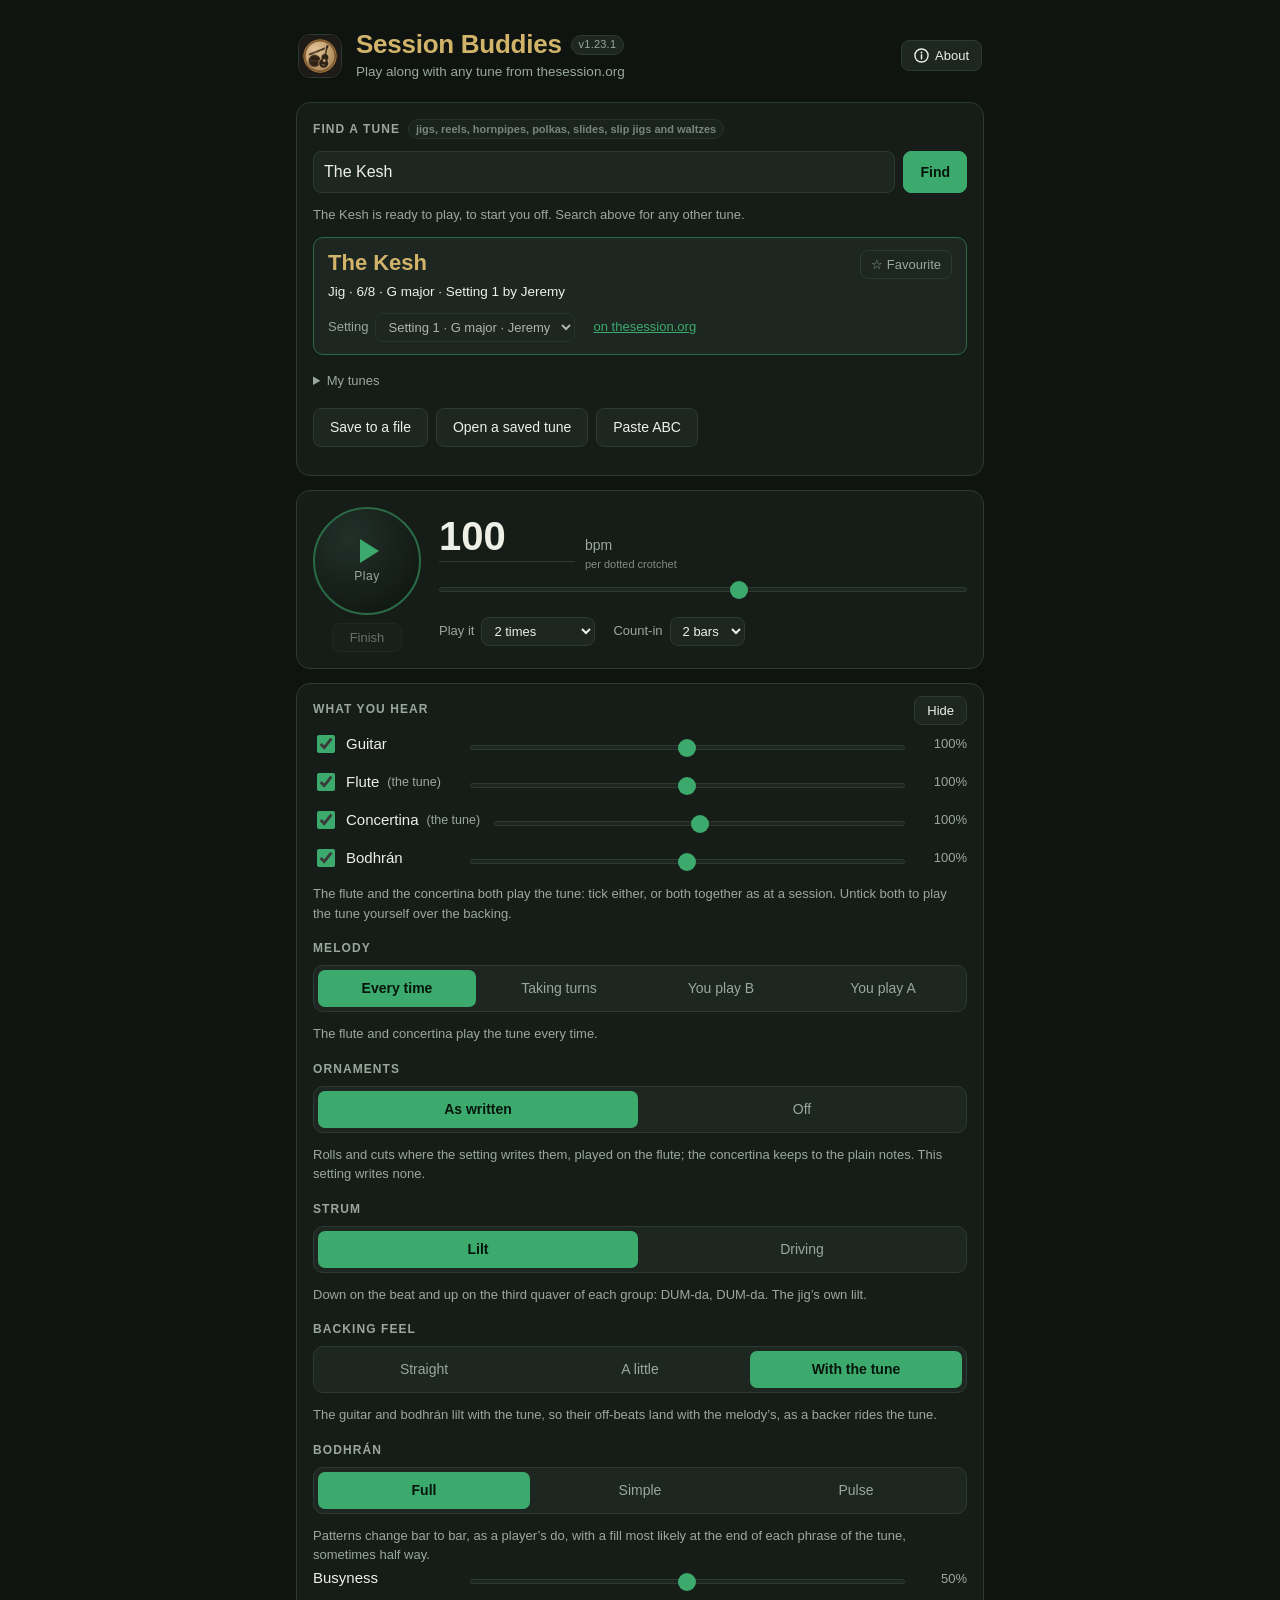
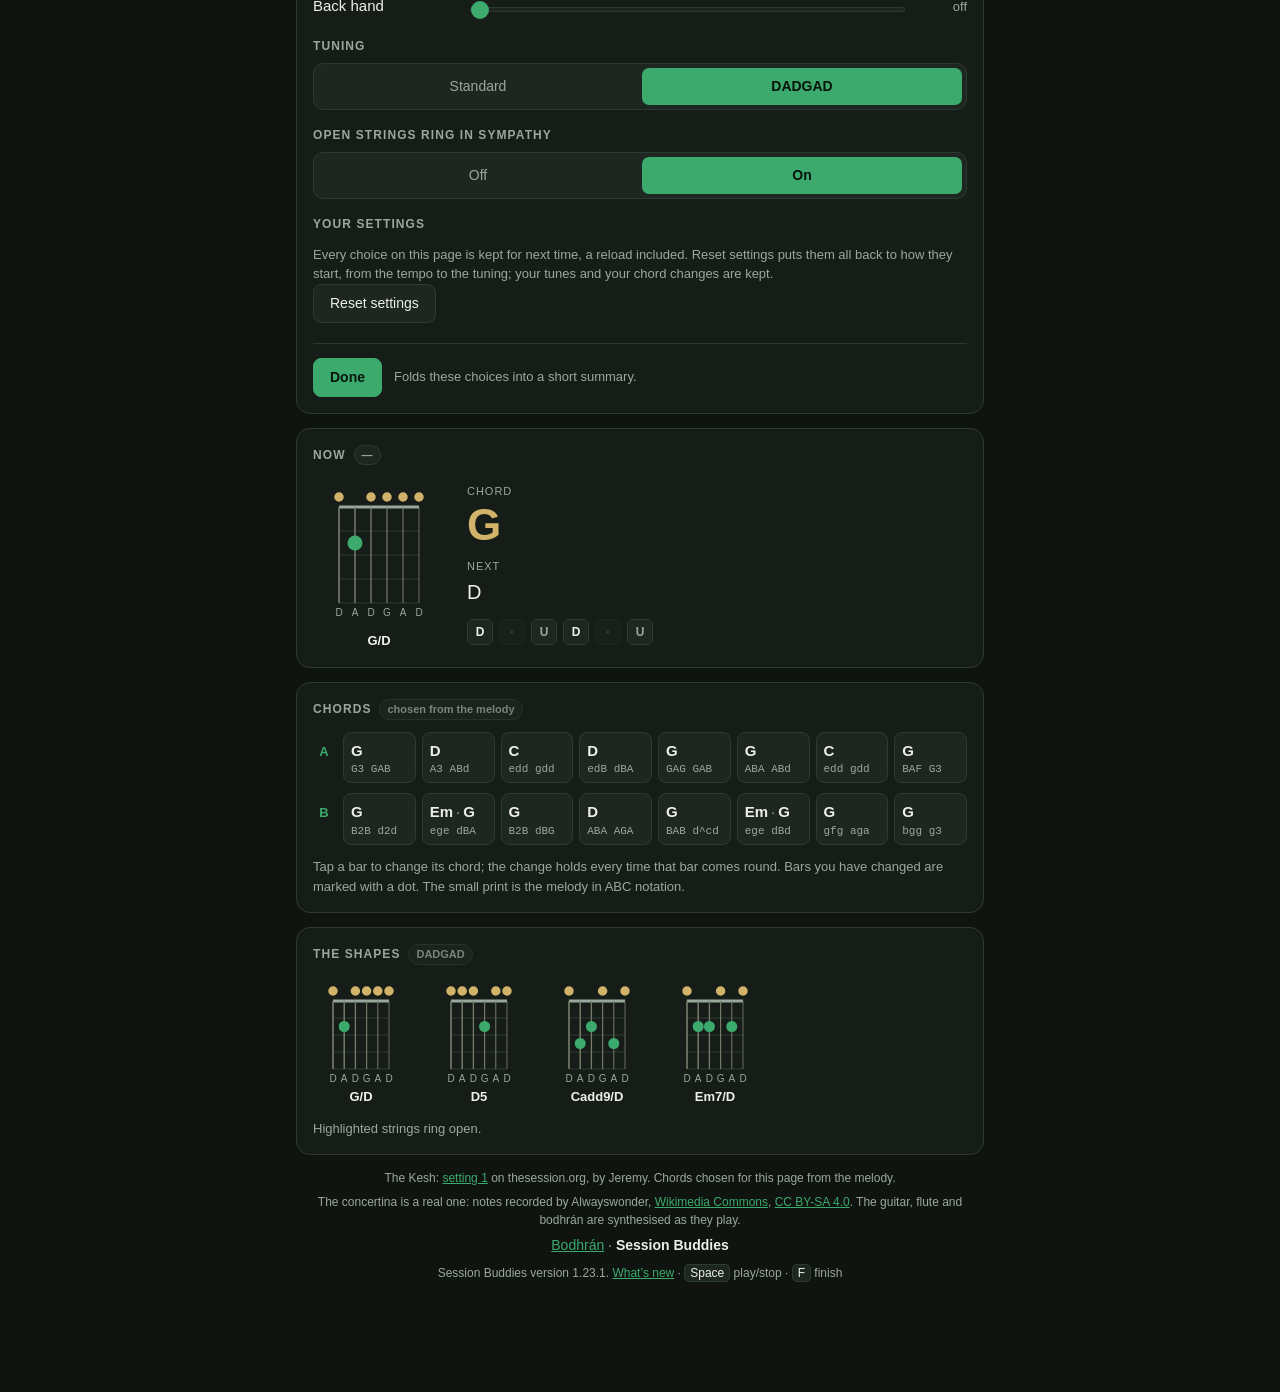
==== buddies/index.html @ 565b307f "Session Buddies 1.23.1: the concertina on to begin with At the user's request, a first visit (and Re" ====
<!DOCTYPE html>
<html lang="en">
<head>
<meta charset="utf-8">
<meta name="viewport" content="width=device-width, initial-scale=1, viewport-fit=cover">
<meta name="theme-color" content="#0f1411">
<meta name="description" content="Find a tune on thesession.org and play along with a guitar and bodhrán backing built for it, the melody on flute and concertina.">
<title>Session Buddies</title>
<link rel="icon" href="icons/icon-192.png" sizes="192x192" type="image/png">
<link rel="apple-touch-icon" href="icons/apple-touch-icon.png">
<link rel="stylesheet" href="../css/app.css">
<link rel="stylesheet" href="../guitar/guitar.css">
<link rel="stylesheet" href="buddies.css">
</head>
<body>

<main class="app">

  <!-- One row, as the app's: icon, name and version with the tagline under
       them, About on the right. Until 1.21.0 a paragraph of explanation sat
       here; it is in About now. -->
  <header class="head">
    <img class="logo" src="icons/icon-192.png" alt="" width="44" height="44">
    <div class="brand">
      <h1>Session Buddies <span id="buddies-version" class="version"></span></h1>
      <p class="sub">Play along with any tune from thesession.org</p>
    </div>
    <button id="about-open" class="ghost-btn about-btn" type="button" aria-label="About Session Buddies">
      <svg class="info-icon" viewBox="0 0 16 16" aria-hidden="true">
        <circle cx="8" cy="8" r="7" fill="none" stroke="currentColor" stroke-width="1.5"/>
        <path d="M8 7.2v4.3" stroke="currentColor" stroke-width="1.6" stroke-linecap="round"/>
        <circle cx="8" cy="4.8" r="1" fill="currentColor"/>
      </svg>
      <span>About</span>
    </button>
  </header>

  <!-- Find a tune -->
  <section class="panel">
    <h2>Find a tune <span class="tag muted">jigs, reels, hornpipes, polkas, slides, slip jigs and waltzes</span></h2>
    <form id="find" class="find" autocomplete="off">
      <input id="q" type="search" placeholder="Tune name, e.g. The Kesh" aria-label="Tune name" enterkeyhint="search">
      <button id="find-go" class="action" type="submit">Find</button>
    </form>
    <p id="find-status" class="blurb" role="status"></p>
    <!-- The matches fold away once one is picked, so the tune is not pushed
         far down the page; the summary line opens them again. -->
    <details id="matches" class="matches" hidden>
      <summary id="matches-sum"></summary>
      <ul id="results" class="results"></ul>
    </details>
    <!-- The tune on the page, and which setting of it. -->
    <div id="chosen" class="chosen" hidden>
      <div class="chosen-top">
        <div id="chosen-name" class="chosen-name"></div>
        <button id="fav" class="fav" type="button" aria-pressed="false">☆ Favourite</button>
      </div>
      <div id="chosen-facts" class="chosen-facts"></div>
      <div class="row setting-row">
        <label class="inline">Setting
          <select id="setting"></select>
        </label>
        <a id="setting-link" class="setting-link" target="_blank" rel="noopener">on thesession.org</a>
      </div>
      <p id="setting-warn" class="blurb warn" hidden></p>
    </div>
    <!-- Your tunes, a tap away: favourites, and those played lately. -->
    <details id="mine" class="matches mine">
      <summary id="mine-sum">My tunes</summary>
      <h3 class="sub-h">Favourites</h3>
      <ul id="favs" class="results"></ul>
      <p id="favs-empty" class="blurb">None yet. Tap ☆ Favourite by a tune’s name to keep it here.</p>
      <h3 class="sub-h">Played lately</h3>
      <ul id="recent" class="results"></ul>
      <p id="recent-empty" class="blurb">The tunes you play, or change a chord in, will show here.</p>
      <div class="file-row">
        <button id="save-list" class="action ghost" type="button">Save my tunes to a file</button>
      </div>
      <p class="blurb">Kept in this browser. Safari can clear it if the page goes unvisited for a
      while, so save them to a file now and then; Open a saved tune brings them back.</p>
    </details>
    <div class="file-row">
      <button id="save" class="action ghost" type="button" disabled>Save to a file</button>
      <button id="open" class="action ghost" type="button">Open a saved tune</button>
      <input id="file" type="file" accept=".json,application/json" hidden>
      <button id="paste-open" class="action ghost" type="button" aria-expanded="false" aria-controls="paste-box">Paste ABC</button>
    </div>
    <!-- A tune pasted in ABC, played as if it came from the Session. -->
    <div id="paste-box" class="paste-box" hidden>
      <label for="paste-text" class="sub-h">Paste a tune in ABC</label>
      <textarea id="paste-text" rows="9" spellcheck="false" autocapitalize="off" autocomplete="off"
        placeholder="X:1&#10;T:The Kesh&#10;R:jig&#10;M:6/8&#10;L:1/8&#10;K:G&#10;|:G3 GAB|A3 ABd|edd gdd|edB dBA|..."></textarea>
      <p class="blurb">With its header lines (T: the title, R: or M: for the rhythm, K: the key),
      as thesession.org shows a tune’s ABC. Several tunes at once: you choose.</p>
      <div class="file-row">
        <button id="paste-go" class="action" type="button">Use this tune</button>
        <button id="paste-cancel" class="action ghost" type="button">Cancel</button>
      </div>
    </div>
    <p id="file-status" class="blurb" role="status"></p>
  </section>

  <!-- Transport -->
  <section class="panel transport">
    <div class="play-col">
      <button id="play" class="play" type="button" aria-label="Start or stop" aria-pressed="false" disabled>
        <span class="play-icon" aria-hidden="true"></span>
        <span class="play-label">Play</span>
      </button>
      <!-- Plays on to the end of this time through, and closes the tune there.
           Press again to carry on. -->
      <button id="finish" class="ghost-btn finish" type="button" aria-pressed="false" disabled>Finish</button>
    </div>
    <div class="tempo">
      <div class="tempo-readout">
        <input id="bpm-num" type="number" min="60" max="130" step="1" value="100"
               aria-label="Tempo in beats per minute">
        <div class="tempo-unit">
          <span>bpm</span>
          <small id="bpm-unit">per dotted crotchet</small>
        </div>
      </div>
      <input id="bpm" type="range" min="60" max="130" step="1" value="100" aria-label="Tempo slider">
      <div class="row tight">
        <label class="inline">Play it
          <select id="times">
            <option value="1">once through</option>
            <option value="2" selected>2 times</option>
            <option value="3">3 times</option>
            <option value="0">until I stop</option>
          </select>
        </label>
        <label class="inline">Count-in
          <select id="countin">
            <option value="1">1 bar</option>
            <option value="2" selected>2 bars</option>
            <option value="4">4 bars</option>
          </select>
        </label>
      </div>
    </div>
  </section>
  <!-- Hidden unless the address has ?soundcheck (buddies.js). -->
  <p id="sound-check" class="sound-check" hidden></p>

  <!-- What you hear. Its choices fold away into a short summary once you
       are happy with them (Hide, or Done at the foot), and open again from
       the summary or Change; open or folded is kept, as the choices are. -->
  <section id="hear" class="panel hear">
    <div class="panel-head">
      <h2>What you hear</h2>
      <button id="hear-toggle" class="ghost-btn hear-toggle" type="button" aria-expanded="true" aria-controls="hear-body">Hide</button>
    </div>
    <button id="hear-summary" class="hear-summary" type="button" hidden>
      <span id="hear-rows" class="hear-rows"></span>
    </button>
    <div id="hear-body">
    <div class="mixer">
      <div class="voice">
        <label class="toggle"><input id="on-guitar" type="checkbox" checked> Guitar</label>
        <input id="vol-guitar" type="range" min="0" max="2" step="0.05" value="1" aria-label="Guitar volume">
        <output id="vol-guitar-out" for="vol-guitar">100%</output>
      </div>
      <div class="voice">
        <label class="toggle"><input id="on-tune" type="checkbox" checked> Flute <small>(the tune)</small></label>
        <input id="vol-tune" type="range" min="0" max="2" step="0.05" value="1" aria-label="Flute volume">
        <output id="vol-tune-out" for="vol-tune">100%</output>
      </div>
      <div class="voice">
        <label class="toggle"><input id="on-concertina" type="checkbox" checked> Concertina <small>(the tune)</small></label>
        <input id="vol-concertina" type="range" min="0" max="2" step="0.05" value="1" aria-label="Concertina volume">
        <output id="vol-concertina-out" for="vol-concertina">100%</output>
      </div>
      <div class="voice">
        <label class="toggle"><input id="on-drum" type="checkbox" checked> Bodhrán</label>
        <input id="vol-drum" type="range" min="0" max="2" step="0.05" value="1" aria-label="Bodhrán volume">
        <output id="vol-drum-out" for="vol-drum">100%</output>
      </div>
    </div>
    <p id="concertina-note" class="blurb warn" role="status" hidden></p>
    <p class="blurb">The flute and the concertina both play the tune: tick either, or both
    together as at a session. Untick both to play the tune yourself over the backing.</p>
    <h3 class="sub-h">Melody</h3>
    <div id="melody-mode" class="modes" role="radiogroup" aria-label="When the melody plays">
      <button class="mode" type="button" role="radio" data-melody="every" aria-checked="true">Every time</button>
      <button class="mode" type="button" role="radio" data-melody="turns" aria-checked="false">Taking turns</button>
      <button class="mode" type="button" role="radio" data-melody="a" aria-checked="false">You play B</button>
      <button class="mode" type="button" role="radio" data-melody="b" aria-checked="false">You play A</button>
    </div>
    <div id="your-turn-box" hidden>
      <div id="your-turn-level" class="modes" role="radiogroup" aria-label="During your turn">
        <button class="mode" type="button" role="radio" data-level="silent" aria-checked="true">Your turn: silent</button>
        <button class="mode" type="button" role="radio" data-level="quiet" aria-checked="false">Your turn: quietly</button>
      </div>
    </div>
    <p id="melody-desc" class="blurb"></p>
    <h3 class="sub-h">Ornaments</h3>
    <div id="ornaments" class="modes" role="radiogroup" aria-label="Ornaments">
      <button class="mode" type="button" role="radio" data-orn="written" aria-checked="true">As written</button>
      <button class="mode" type="button" role="radio" data-orn="off" aria-checked="false">Off</button>
    </div>
    <p id="ornaments-desc" class="blurb"></p>
    <h3 class="sub-h">Strum</h3>
    <div id="strums" class="modes" role="radiogroup" aria-label="Strum">
      <button class="mode" type="button" role="radio" data-strum="lilt" aria-checked="true">Lilt</button>
      <button class="mode" type="button" role="radio" data-strum="drive" aria-checked="false">Driving</button>
    </div>
    <p id="strum-desc" class="blurb"></p>
    <h3 class="sub-h">Backing feel</h3>
    <div id="backing-feel" class="modes" role="radiogroup" aria-label="Backing feel">
      <button class="mode" type="button" role="radio" data-backing="straight" aria-checked="false">Straight</button>
      <button class="mode" type="button" role="radio" data-backing="little" aria-checked="false">A little</button>
      <button class="mode" type="button" role="radio" data-backing="tune" aria-checked="true">With the tune</button>
    </div>
    <p id="backing-desc" class="blurb"></p>
    <!-- Only while the bodhrán is ticked. -->
    <div id="drum-box">
      <h3 class="sub-h">Bodhrán</h3>
      <div id="drum-style" class="modes" role="radiogroup" aria-label="Bodhrán">
        <button class="mode" type="button" role="radio" data-drum="full" aria-checked="true">Full</button>
        <button class="mode" type="button" role="radio" data-drum="simple" aria-checked="false">Simple</button>
        <button class="mode" type="button" role="radio" data-drum="pulse" aria-checked="false">Pulse</button>
      </div>
      <p id="drum-desc" class="blurb"></p>
      <div id="drum-busy-box" class="voice">
        <label for="drum-busy">Busyness</label>
        <input id="drum-busy" type="range" min="0" max="1" step="0.05" value="0.5"
               aria-label="Bodhrán busyness: from sparse, through steady, to busy">
        <output id="drum-busy-out" for="drum-busy">50%</output>
      </div>
      <div id="drum-hand-box" class="voice">
        <label for="drum-hand">Back hand</label>
        <input id="drum-hand" type="range" min="0" max="1" step="0.05" value="0"
               aria-label="Bodhrán back hand: how far the other hand presses the skin through each phrase">
        <output id="drum-hand-out" for="drum-hand">off</output>
      </div>
    </div>
    <!-- Only for a tune that swings (a hornpipe). -->
    <div id="swing-box" hidden>
      <h3 class="sub-h">Swing</h3>
      <div class="voice">
        <label for="swing">Long : short</label>
        <input id="swing" type="range" min="50" max="70" step="1" value="64"
               aria-label="Swing: how the first of a pair of quavers is held against the second">
        <output id="swing-out" for="swing">64:36</output>
      </div>
      <p class="blurb">How the first of each pair of quavers is held against the second: 50:50 is
      straight, 70:30 heavy. The guitar, bodhrán and tune all follow it, and it is kept for next time.
      Triplets and notes written dotted play as written.</p>
    </div>
    <h3 class="sub-h">Tuning</h3>
    <div id="tunings" class="modes" role="radiogroup" aria-label="Guitar tuning">
      <button class="mode" type="button" role="radio" data-tuning="standard" aria-checked="false">Standard</button>
      <button class="mode" type="button" role="radio" data-tuning="dadgad" aria-checked="true">DADGAD</button>
    </div>
    <h3 class="sub-h">Open strings ring in sympathy</h3>
    <div id="sympathy" class="modes" role="radiogroup" aria-label="Sympathetic ringing">
      <button class="mode" type="button" role="radio" data-sympathy="off" aria-checked="false">Off</button>
      <button class="mode" type="button" role="radio" data-sympathy="on" aria-checked="true">On</button>
    </div>
    <h3 class="sub-h">Your settings</h3>
    <p class="blurb">Every choice on this page is kept for next time, a reload included.
    Reset settings puts them all back to how they start, from the tempo to the tuning;
    your tunes and your chord changes are kept.</p>
    <button id="reset-settings" class="action ghost" type="button">Reset settings</button>
    <p id="reset-done" class="blurb warn" role="status" hidden>Settings are back to how they start.
    <button id="reset-undo" class="action ghost" type="button">Undo</button></p>
    <div class="hear-done">
      <button id="hear-done" class="action" type="button">Done</button>
      <span class="blurb">Folds these choices into a short summary.</span>
    </div>
    </div>
  </section>

  <!-- Now -->
  <section class="panel">
    <h2>Now <span id="where" class="tag">—</span></h2>
    <div class="now">
      <div class="now-shape">
        <div id="now-diagram" class="diagram big"></div>
      </div>
      <div class="now-text">
        <div class="now-label">Chord</div>
        <div id="now-chord" class="now-chord">—</div>
        <div class="now-label">Next</div>
        <div id="next-chord" class="next-chord">—</div>
        <div id="strum-dots" class="strum-dots" aria-hidden="true"></div>
      </div>
    </div>
  </section>

  <!-- The chart -->
  <section class="panel">
    <h2>Chords <span id="chord-source" class="tag muted">—</span></h2>
    <div id="chart" class="chart"></div>
    <p class="blurb">Tap a bar to change its chord; the change holds every time that bar
    comes round. Bars you have changed are marked with a dot. The small print is the
    melody in ABC notation.</p>
    <button id="reset-chords" class="action ghost" type="button" hidden>Back to the chosen chords</button>
  </section>

  <!-- Shapes -->
  <section class="panel">
    <h2>The shapes <span id="shapes-tuning" class="tag muted">DADGAD</span></h2>
    <div id="shapes" class="shapes"></div>
    <p class="blurb">Highlighted strings ring open.</p>
  </section>

  <footer class="foot">
    <p id="credit">Tunes come from <a href="https://thesession.org/">thesession.org</a>.</p>
    <p id="concertina-credit">The concertina is a real one: notes recorded by Alwayswonder,
    <a href="https://commons.wikimedia.org/wiki/File:Demonstration_of_the_note_range_of_an_Anglo_Concertina.webm" target="_blank" rel="noopener">Wikimedia Commons</a>,
    <a href="https://creativecommons.org/licenses/by-sa/4.0/" target="_blank" rel="noopener">CC BY-SA 4.0</a>.
    The guitar, flute and bodhrán are synthesised as they play.</p>
    <nav class="apps" aria-label="Switch app"><a href="../">Bodhrán</a> · <b aria-current="page">Session Buddies</b></nav>
    <p><span id="foot-version"></span> <a href="../release-notes/#buddies">What’s new</a> · <b>Space</b> play/stop · <b>F</b> finish</p>
  </footer>

</main>

<!-- About: what the header said until 1.21.0, and a little more. -->
<dialog id="about" class="about" aria-labelledby="about-title">
  <div class="about-head">
    <h2 id="about-title">About Session Buddies</h2>
    <button id="about-close" class="icon-btn" type="button" aria-label="Close">&#10005;</button>
  </div>
  <div class="about-body">
    <p class="lede">A session in your pocket. Name a tune and it is fetched from
    thesession.org and given a guitar and bodhr&aacute;n backing. The flute plays the
    melody, and the concertina can join it or play it alone. Turn both off to play
    the tune yourself.</p>

    <h3>Getting going</h3>
    <ol>
      <li>Find a tune by name, and pick a setting of it if you like. Or <b>Paste ABC</b>: a tune
      written in ABC, from anywhere, played as if it came from the Session.</li>
      <li>Press <b>Play</b>. Set the tempo, and how many times through.</li>
      <li>Choose <b>what you hear</b>: who plays, how the melody comes and goes, the
      strum, the bodhr&aacute;n&rsquo;s style, the tuning. Once you are happy,
      <b>Hide</b> folds them into a short summary; tap it to change them again.</li>
      <li>Tap a bar in <b>Chords</b> to change its chord. Save the tune, or make it a
      favourite, to keep your changes.</li>
    </ol>

    <h3>Your settings</h3>
    <p>Every choice on the page is kept in this browser for next time, a reload
    included. <b>Reset settings</b>, under What you hear, puts them back to how they
    start, with an Undo.</p>

    <h3>Keyboard</h3>
    <p class="keys"><b>Space</b> play/stop &middot; <b>F</b> finish</p>

    <p id="about-version" class="hint about-version"></p>
    <p class="hint"><a href="../release-notes/#buddies">What&rsquo;s new</a> &mdash; the release
    notes, version by version.</p>
  </div>
</dialog>

<!-- Changing a bar's chord -->
<dialog id="chooser" class="chooser">
  <form method="dialog">
    <h3 id="chooser-title">Bar</h3>
    <p id="chooser-abc" class="chooser-abc"></p>
    <div class="sub-h">Whole bar, or first half</div>
    <div id="choose-a" class="chord-buttons"></div>
    <div class="sub-h">Second half</div>
    <div id="choose-b" class="chord-buttons"></div>
    <div class="chooser-foot">
      <button id="choose-auto" class="action ghost" type="button">Use the chosen chord</button>
      <button class="action" value="done">Done</button>
    </div>
  </form>
</dialog>

<script src="../js/patterns.js"></script>
<script src="../js/bodhran.js"></script>
<script src="../js/wake.js"></script>
<script src="../guitar/guitar.js"></script>
<script src="abc.js"></script>
<script src="harmony.js"></script>
<script src="shapes.js"></script>
<script src="flute.js"></script>
<script src="concertina.js"></script>
<script src="buddies.js"></script>
</body>
</html>
---- css/app.css ----
:root {
  /* Green and gold, Irish without the shamrocks: dark grounds with a hint of
     green, a deep green for what you press and what is playing, and the gold
     of the bodhrán's rim for names. (Amber and goatskin brown until 1.8.0.) */
  --bg:         #0f1411;
  --panel:      #161d18;
  --panel-2:    #1d2620;
  --line:       #2c3b31;
  --text:       #eef0e8;
  --muted:      #9aa89c;
  --accent:     #3daa6d;
  --accent-dim: #2a6b47;
  --on-accent:  #06150c;
  --skin:       #d1b36a;
  --bass:       #3daa6d;
  --treble:     #d1b36a;
  --ghost:      #56625a;
  --radius:    14px;
}

* { box-sizing: border-box; }

body {
  margin: 0;
  background: var(--bg);
  color: var(--text);
  font: 15px/1.5 ui-sans-serif, -apple-system, "SF Pro Text", "Segoe UI", sans-serif;
  -webkit-font-smoothing: antialiased;
  padding: env(safe-area-inset-top) 0 env(safe-area-inset-bottom);
}

.app {
  max-width: 720px;
  margin: 0 auto;
  padding: 28px 16px calc(104px + env(safe-area-inset-bottom));
  display: flex;
  flex-direction: column;
  gap: 14px;
}

/* One row, left-aligned so it lines up with the panels below: icon, title
   and version with the tagline under them, About on the right. */
.head {
  display: flex;
  align-items: center;
  gap: 14px;
  padding: 2px 2px 6px;
}
.logo {
  flex: 0 0 auto;
  width: 44px; height: 44px;
  border-radius: 12px;
  border: 1px solid var(--line);
}
.brand { flex: 1 1 auto; min-width: 0; }
.head h1 {
  margin: 0;
  display: flex;
  align-items: center;
  flex-wrap: wrap;
  gap: 4px 9px;
  font-size: 26px;
  line-height: 1.15;
  font-weight: 600;
  letter-spacing: -0.01em;
  color: var(--skin);
}
.version {
  font-size: 11px;
  font-weight: 500;
  letter-spacing: 0.02em;
  line-height: 1.6;
  color: var(--muted);
  background: var(--panel-2);
  border: 1px solid var(--line);
  border-radius: 20px;
  padding: 0 7px;
  font-variant-numeric: tabular-nums;
}
.version:empty { display: none; }
.sub { margin: 3px 0 0; color: var(--muted); font-size: 13.5px; line-height: 1.4; }

.panel {
  background: var(--panel);
  border: 1px solid var(--line);
  border-radius: var(--radius);
  padding: 16px;
}
.panel h2 {
  margin: 0 0 12px;
  font-size: 12px;
  font-weight: 600;
  text-transform: uppercase;
  letter-spacing: 0.09em;
  color: var(--muted);
  display: flex;
  align-items: center;
  gap: 8px;
}

.tag {
  font-size: 11px;
  letter-spacing: 0;
  text-transform: none;
  background: var(--panel-2);
  border: 1px solid var(--line);
  color: var(--muted);
  padding: 1px 7px;
  border-radius: 20px;
}
.tag.muted { opacity: 0.75; }

/* No Web MIDI in this browser (Safari, so every iPhone): one short line. */
.panel.unavailable { padding-top: 12px; padding-bottom: 12px; }
.panel.unavailable h2 { margin-bottom: 4px; }
.panel.unavailable .blurb { margin: 0; }

/* ---------- transport ---------- */
.transport {
  display: flex;
  gap: 18px;
  align-items: center;
  flex-wrap: wrap;
}

.play {
  flex: 0 0 auto;
  width: 108px; height: 108px;
  border-radius: 50%;
  border: 2px solid var(--accent-dim);
  background: radial-gradient(circle at 34% 28%, #22302a 0%, #111813 80%);
  color: var(--text);
  cursor: pointer;
  display: flex;
  flex-direction: column;
  align-items: center;
  justify-content: center;
  gap: 6px;
  transition: border-color .15s, transform .06s, box-shadow .15s;
}
.play:hover { border-color: var(--accent); }
.play:active { transform: scale(0.97); }
.play.hit { box-shadow: 0 0 0 6px rgba(61,170,109,0.18); }
.play.playing { border-color: var(--accent); }

.play-icon {
  width: 0; height: 0;
  border-left: 19px solid var(--accent);
  border-top: 12px solid transparent;
  border-bottom: 12px solid transparent;
  margin-left: 5px;
}
.play.playing .play-icon {
  border: 0;
  width: 17px; height: 19px;
  margin-left: 0;
  background: var(--accent);
  -webkit-mask: linear-gradient(#000 0 0) 0/5px 100% no-repeat,
                linear-gradient(#000 0 0) 100%/5px 100% no-repeat;
          mask: linear-gradient(#000 0 0) 0/5px 100% no-repeat,
                linear-gradient(#000 0 0) 100%/5px 100% no-repeat;
}
.play-label { font-size: 12px; color: var(--muted); letter-spacing: 0.04em; }

.play-col { flex: 0 0 auto; display: flex; flex-direction: column; align-items: center; gap: 8px; }
.finish { min-width: 5.4em; }
.finish:disabled { opacity: 0.38; cursor: default; }
.finish[aria-pressed="true"] { border-color: var(--accent); color: var(--accent); }

.tempo { flex: 1 1 240px; min-width: 220px; }
.tempo-readout { display: flex; align-items: baseline; gap: 10px; }
#bpm-num {
  width: 3.4em;
  background: transparent;
  border: 0;
  border-bottom: 1px solid var(--line);
  color: var(--text);
  font: 600 40px/1 ui-sans-serif, -apple-system, sans-serif;
  font-variant-numeric: tabular-nums;
  padding: 0 0 2px;
}
#bpm-num:focus { outline: none; border-bottom-color: var(--accent); }
#bpm-num::-webkit-outer-spin-button,
#bpm-num::-webkit-inner-spin-button { -webkit-appearance: none; margin: 0; }
#bpm-num { -moz-appearance: textfield; }

.tempo-unit { display: flex; flex-direction: column; color: var(--muted); }
.tempo-unit span { font-size: 14px; }
.tempo-unit small { font-size: 11px; opacity: 0.8; }
/* A tempo you asked for was outside the tune's range: say what it can be. */
.tempo-unit small.warn { color: var(--accent); opacity: 1; }

.tempo-actions { display: flex; gap: 8px; margin-top: 10px; flex-wrap: wrap; }

.ghost-btn {
  background: var(--panel-2);
  border: 1px solid var(--line);
  color: var(--text);
  border-radius: 8px;
  padding: 6px 12px;
  font-size: 13px;
  cursor: pointer;
}
.ghost-btn:hover { border-color: var(--accent-dim); }
.ghost-btn:active { background: #24302a; }

/* ---------- range inputs ---------- */
input[type=range] {
  -webkit-appearance: none;
  appearance: none;
  width: 100%;
  height: 22px;
  background: transparent;
  cursor: pointer;
  margin: 6px 0 0;
}
input[type=range]::-webkit-slider-runnable-track {
  height: 5px; border-radius: 3px; background: var(--panel-2);
  border: 1px solid var(--line);
}
input[type=range]::-webkit-slider-thumb {
  -webkit-appearance: none;
  width: 18px; height: 18px; border-radius: 50%;
  background: var(--accent);
  border: 0;
  margin-top: -7px;
}
input[type=range]::-moz-range-track {
  height: 5px; border-radius: 3px; background: var(--panel-2);
  border: 1px solid var(--line);
}
input[type=range]::-moz-range-thumb {
  width: 18px; height: 18px; border-radius: 50%;
  background: var(--accent); border: 0;
}

/* ---------- chips ---------- */
.chips { display: flex; flex-wrap: wrap; gap: 8px; }
.chip {
  background: var(--panel-2);
  border: 1px solid var(--line);
  color: var(--text);
  border-radius: 20px;
  padding: 7px 14px;
  font-size: 14px;
  cursor: pointer;
}
.chip:hover { border-color: var(--accent-dim); }
.chip[aria-checked="true"] {
  background: var(--accent);
  border-color: var(--accent);
  color: var(--on-accent);
  font-weight: 600;
}
.chip .meter { opacity: 0.6; font-size: 12px; margin-left: 5px; }
.chip[aria-checked="true"] .meter { opacity: 0.7; }

.blurb { margin: 12px 0 0; color: var(--muted); font-size: 13px; }
/* One line under the transport while playing: is the page making sound? */
/* The foot of the app and of Session Buddies: switch between the two. */
.foot .apps { margin: 0 0 8px; font-size: 14px; }
.foot .apps a { color: var(--accent); }
.foot .apps b { color: var(--text); font-weight: 600; background: none; border: 0; padding: 0; }   /* not a key */
.sound-check { margin: -6px 4px 10px; min-height: 1.3em; color: var(--muted); font-size: 12.5px; }
.sound-check:empty { min-height: 0; margin: 0; }

/* ---------- bar grid ---------- */
.grid {
  display: flex;
  gap: 4px;
  align-items: flex-end;
  justify-content: center;
  min-height: 62px;
  padding: 4px 0;
}
.cell {
  flex: 1 1 0;
  min-width: 6px;
  max-width: 56px;   /* a 4-slot polka bar should not look like giant slabs */
  border-radius: 4px;
  background: var(--panel-2);
  border: 1px solid var(--line);
  transition: background .09s, transform .09s, box-shadow .09s;
}
.cell.beat { border-color: #3b4b40; }
.cell.rest  { height: 12px; }
.cell.ghost { height: 18px; background: var(--ghost); }
.cell.t     { height: 28px; background: #6a5f3a; }
.cell.T     { height: 38px; background: var(--treble); }
.cell.d     { height: 36px; background: #2c6145; }
.cell.D     { height: 52px; background: var(--bass); }
.cell.C, .cell.c { height: 24px; background: #3a463f; }
.cell.on {
  transform: translateY(-3px);
  box-shadow: 0 0 0 2px rgba(238,240,232,0.35);
  filter: brightness(1.5);
}

.legend {
  display: flex; flex-wrap: wrap; gap: 14px;
  margin-top: 10px; font-size: 12px; color: var(--muted);
}
.legend span { display: flex; align-items: center; gap: 6px; }
.sw { width: 10px; height: 10px; border-radius: 3px; display: inline-block; }
.sw.bass { background: var(--bass); }
.sw.treble { background: var(--treble); }
.sw.ghost { background: var(--ghost); }

/* ---------- sliders / rows ---------- */
.sliders {
  display: grid;
  grid-template-columns: repeat(auto-fit, minmax(210px, 1fr));
  gap: 14px 22px;
}
.sliders.one { grid-template-columns: 1fr; }
.sliders label {
  display: block;
  font-size: 13px;
  color: var(--muted);
  position: relative;
}
.sliders output {
  display: block;
  font-size: 12px;
  color: var(--text);
  opacity: 0.8;
  font-variant-numeric: tabular-nums;
}

.row {
  display: flex; flex-wrap: wrap; gap: 8px 18px;
  align-items: center; margin-top: 12px;
}
.row:first-child { margin-top: 0; }
label.inline {
  display: inline-flex; align-items: center; gap: 7px;
  font-size: 13px; color: var(--muted);
}
select, input.num {
  background: var(--panel-2);
  border: 1px solid var(--line);
  color: var(--text);
  border-radius: 8px;
  padding: 5px 8px;
  font: inherit;
  font-size: 13px;
}
input.num { width: 4.5em; font-variant-numeric: tabular-nums; }
input[type=checkbox] { accent-color: var(--accent); width: 16px; height: 16px; }

.hidden { display: none; }

.how { margin-top: 14px; font-size: 13px; color: var(--muted); }
.how summary { cursor: pointer; color: var(--skin); }
.how ol { margin: 10px 0 0; padding-left: 20px; }
.how li { margin-bottom: 5px; }
.how b { color: var(--text); font-weight: 600; }
.note { font-size: 12px; opacity: 0.85; }

.foot { text-align: center; color: var(--muted); font-size: 12px; }
.foot b {
  color: var(--text); font-weight: 500;
  background: var(--panel-2); border: 1px solid var(--line);
  border-radius: 5px; padding: 1px 5px;
}

/* Phones: Play and the tempo share one row instead of Play sitting alone
   above it, which pushed everything else down the page. */
@media (max-width: 420px) {
  .transport { flex-wrap: nowrap; gap: 14px; }
  .play { width: 78px; height: 78px; }
  .finish { padding: 5px 8px; font-size: 12.5px; min-width: 78px; }
  .tempo { flex: 1 1 0; min-width: 0; }
  #bpm-num { font-size: 32px; width: 2.3em; }
}

/* ---------- about ---------- */
.about-btn {
  flex: 0 0 auto;
  display: inline-flex;
  align-items: center;
  gap: 6px;
  padding: 7px 12px;
}
.info-icon { width: 15px; height: 15px; }
.about-version { margin-top: 18px; }
.about-body a { color: var(--accent); }

@media (max-width: 420px) {
  .head { gap: 11px; }
  .logo { width: 38px; height: 38px; border-radius: 10px; }
  .head h1 { font-size: 22px; }
}

dialog.about {
  width: min(640px, calc(100vw - 32px));
  max-height: min(84vh, 760px);
  padding: 0;
  border: 1px solid var(--line);
  border-radius: var(--radius);
  background: var(--panel);
  color: var(--text);
  overflow: hidden;
}
dialog.about::backdrop {
  background: rgba(4, 8, 6, 0.72);
  backdrop-filter: blur(3px);
}

.about-head {
  display: flex;
  align-items: center;
  justify-content: space-between;
  gap: 12px;
  padding: 16px 18px;
  border-bottom: 1px solid var(--line);
  background: var(--panel-2);
  position: sticky;
  top: 0;
}
.about-head h2 {
  margin: 0;
  font-size: 17px;
  font-weight: 600;
  color: var(--skin);
}

.icon-btn {
  flex: 0 0 auto;
  width: 32px; height: 32px;
  border-radius: 8px;
  border: 1px solid var(--line);
  background: var(--panel);
  color: var(--muted);
  font-size: 13px;
  line-height: 1;
  cursor: pointer;
}
.icon-btn:hover { color: var(--text); border-color: var(--accent-dim); }

.about-body {
  padding: 4px 18px 22px;
  overflow-y: auto;
  max-height: calc(min(84vh, 760px) - 65px);
  -webkit-overflow-scrolling: touch;
}
.about-body h3 {
  margin: 22px 0 8px;
  font-size: 12px;
  font-weight: 600;
  text-transform: uppercase;
  letter-spacing: 0.09em;
  color: var(--accent);
}
.about-body p, .about-body li { font-size: 14px; color: #dfe3da; }
.about-body p { margin: 0 0 10px; }
.about-body ul, .about-body ol { margin: 0 0 10px; padding-left: 20px; }
.about-body li { margin-bottom: 6px; }
.about-body b { color: var(--text); font-weight: 600; }

.about-body .lede {
  margin-top: 18px;
  font-size: 15px;
  color: var(--text);
  line-height: 1.55;
}
.about-body .hint { font-size: 12.5px; color: var(--muted); }
.about-body .keys b {
  background: var(--panel-2);
  border: 1px solid var(--line);
  border-radius: 5px;
  padding: 1px 6px;
  font-weight: 500;
}

.tune-list {
  display: flex;
  flex-direction: column;
  gap: 1px;
  background: var(--line);
  border: 1px solid var(--line);
  border-radius: 10px;
  overflow: hidden;
  margin-bottom: 10px;
}
.tune-row {
  display: grid;
  grid-template-columns: auto 1fr;
  gap: 2px 12px;
  align-items: baseline;
  padding: 9px 12px;
  background: var(--panel);
}
.tune-row .n { font-size: 14px; font-weight: 600; color: var(--text); }
.tune-row .m {
  font-size: 12px; color: var(--muted);
  font-variant-numeric: tabular-nums;
  text-align: right;
}
.tune-row .b { grid-column: 1 / -1; font-size: 12.5px; color: var(--muted); }

@media (max-width: 460px) {
  .tune-row { grid-template-columns: 1fr; }
  .tune-row .m { text-align: left; }
  .about-body { padding: 4px 14px 20px; }
  .about-head { padding: 14px; }
}

/* ---------- rhythm mode ---------- */
.modes {
  display: flex;
  gap: 4px;
  padding: 4px;
  background: var(--panel-2);
  border: 1px solid var(--line);
  border-radius: 10px;
}
.mode {
  flex: 1 1 0;
  padding: 8px 10px;
  border: 0;
  border-radius: 7px;
  background: transparent;
  color: var(--muted);
  font: inherit;
  font-size: 14px;
  cursor: pointer;
}
.mode:hover { color: var(--text); }
.mode[aria-checked="true"] {
  background: var(--accent);
  color: var(--on-accent);
  font-weight: 600;
}
.mode-desc { margin: 10px 0 0; min-height: 2.6em; }

/* a control that simple mode has taken over */
/* ---------- Basic / Advanced ---------- */
.view-bar { display: flex; align-items: center; gap: 12px; flex-wrap: wrap; margin: -4px 0 -2px; }
.view-switch {
  display: inline-flex; gap: 3px; padding: 3px;
  background: var(--panel-2); border: 1px solid var(--line); border-radius: 9px;
}
.view-switch button {
  padding: 5px 14px; border: 0; border-radius: 6px; background: transparent;
  color: var(--muted); font: inherit; font-size: 13px; cursor: pointer;
}
.view-switch button:hover { color: var(--text); }
.view-switch button[aria-checked="true"] { background: var(--accent); color: var(--on-accent); font-weight: 600; }
.view-note { font-size: 12.5px; color: var(--muted); flex: 1 1 12em; }

.app.basic .adv { display: none; }
.app.basic #midi-panel.unavailable { display: none; }   /* nothing to offer here */
.adv-hint { display: none; }
.app.basic .adv-hint {
  display: block; width: 100%; margin-top: 12px; padding: 8px 10px;
  background: transparent; border: 1px dashed var(--line); border-radius: 8px;
  color: var(--muted); font: inherit; font-size: 12.5px; text-align: left; cursor: pointer;
}
.app.basic .adv-hint:hover { border-color: var(--accent-dim); color: var(--text); }
.adv-hint b { color: var(--accent); font-weight: 600; }
.adv-hint .changed { color: var(--accent); }
.app.basic #midi-panel h2 { margin-bottom: 0; }

.sliders label.is-off { opacity: 0.38; }
.sliders label.is-off input[type=range] { cursor: not-allowed; }

.inline-hint { font-size: 12px; color: var(--muted); }

/* ---------- pinned bar ---------- */
.mini {
  position: fixed;
  left: 50%;
  bottom: 0;
  width: min(720px, 100%);
  transform: translate(-50%, 110%);
  visibility: hidden;
  display: flex;
  align-items: center;
  gap: 10px;
  padding: 10px 16px calc(10px + env(safe-area-inset-bottom));
  background: rgba(22, 29, 24, 0.96);
  border-top: 1px solid var(--line);
  backdrop-filter: blur(6px);
  z-index: 10;
  transition: transform 0.2s ease, visibility 0.2s;
}
.mini.show { transform: translate(-50%, 0); visibility: visible; }
.mini-play {
  flex: 0 0 auto;
  width: 48px; height: 48px;
  border-radius: 50%;
  border: 2px solid var(--accent-dim);
  background: #121914;
  display: flex; align-items: center; justify-content: center;
  cursor: pointer;
  transition: border-color .15s, box-shadow .15s;
}
.mini-play.playing { border-color: var(--accent); }
.mini-play.hit { box-shadow: 0 0 0 5px rgba(61,170,109,0.18); }
.mini-play .play-icon {
  width: 0; height: 0;
  border-left: 14px solid var(--accent);
  border-top: 9px solid transparent;
  border-bottom: 9px solid transparent;
  margin-left: 4px;
}
.mini-play.playing .play-icon {
  border: 0; margin-left: 0;
  width: 13px; height: 15px;
  background: var(--accent);
  -webkit-mask: linear-gradient(#000 0 0) 0/4px 100% no-repeat,
                linear-gradient(#000 0 0) 100%/4px 100% no-repeat;
          mask: linear-gradient(#000 0 0) 0/4px 100% no-repeat,
                linear-gradient(#000 0 0) 100%/4px 100% no-repeat;
}
.mini-info {
  flex: 1 1 auto; min-width: 0;
  display: flex; flex-direction: column; line-height: 1.25;
}
.mini-tune { font-size: 12px; color: var(--muted); }
.mini-tempo { font-size: 14px; color: var(--muted); }
.mini-tempo b { font-size: 18px; color: var(--text); font-variant-numeric: tabular-nums; }
---- guitar/guitar.css ----
/* guitar.css — the guitar demonstration's own pieces, on top of the app's
   styles (../css/app.css) so the two look like one family. */

.eyebrow {
  margin: 0 0 4px;
  font-size: 11.5px;
  letter-spacing: 0.1em;
  text-transform: uppercase;
  color: var(--accent);
}
.head .sub { max-width: 60ch; }
.tune-facts { margin: 4px 0 0; font-size: 13.5px; color: var(--muted); }
.row.tight { margin-top: 10px; }

.mixer { display: flex; flex-direction: column; gap: 10px; }
.voice {
  display: grid; grid-template-columns: minmax(9.5em, auto) 1fr 3.2em;
  gap: 4px 14px; align-items: center;
}
.voice output { font-size: 13px; color: var(--muted); text-align: right; font-variant-numeric: tabular-nums; }
.voice.is-off input[type=range], .voice.is-off output { opacity: 0.4; }
/* On a phone, each slider gets the full width under its name: a short slider
   is hard to set finely with a thumb. */
@media (max-width: 480px) {
  .mixer { gap: 14px; }
  .voice { grid-template-columns: 1fr auto; gap: 2px 10px; }
  .voice input[type=range] { grid-column: 1 / -1; grid-row: 2; }
}
.toggle { display: inline-flex; align-items: center; gap: 8px; font-size: 15px; cursor: pointer; }
.toggle input { width: 18px; height: 18px; accent-color: var(--accent); }
.toggle small { color: var(--muted); font-size: 12.5px; }
.sub-h {
  margin: 16px 0 8px;
  font-size: 12px; font-weight: 600; letter-spacing: 0.09em;
  text-transform: uppercase; color: var(--muted);
}

/* ---------- now ---------- */
.now { display: flex; gap: 22px; align-items: center; }
.now-shape { flex: 0 0 auto; }
.now-text { flex: 1 1 auto; min-width: 0; display: flex; flex-direction: column; gap: 2px; }
.now-label { font-size: 11px; letter-spacing: 0.09em; text-transform: uppercase; color: var(--muted); }
.now-chord {
  font-size: 44px; line-height: 1.05; font-weight: 600; color: var(--skin);
  margin-bottom: 8px; font-variant-numeric: tabular-nums;
}
.next-chord { font-size: 20px; color: var(--text); margin-bottom: 10px; }
.strum-dots { display: flex; gap: 6px; }
.strum-dots span {
  width: 26px; height: 26px; border-radius: 6px;
  display: grid; place-items: center;
  font-size: 12px; font-weight: 600; color: var(--muted);
  background: var(--panel-2); border: 1px solid var(--line);
}
.strum-dots span.rest { opacity: 0.35; }
.strum-dots span.accent { color: var(--text); }
.strum-dots span.on { background: var(--accent); border-color: var(--accent); color: var(--on-accent); }

/* ---------- chart ---------- */
.chart { display: flex; flex-direction: column; gap: 10px; }
.part { display: grid; grid-template-columns: 22px 1fr; gap: 8px; align-items: start; }
.part-name {
  font-size: 13px; font-weight: 700; color: var(--accent);
  padding-top: 10px; text-align: center;
}
.bars { display: grid; grid-template-columns: repeat(4, 1fr); gap: 6px; }
.bar {
  background: var(--panel-2);
  border: 1px solid var(--line);
  border-radius: 8px;
  padding: 7px 7px 6px;
  min-width: 0;
  transition: border-color .1s, background .1s;
}
.bar .ch { font-size: 17px; font-weight: 600; color: var(--text); white-space: nowrap; }
.bar .ch i { font-style: normal; color: var(--muted); font-weight: 400; margin: 0 3px; }
.bar .abc {
  font: 11px/1.3 ui-monospace, Menlo, Consolas, monospace;
  color: var(--muted);   /* wraps at its space on a phone: BAB / d^cd */
}
.bar.on { border-color: var(--accent); background: rgba(61, 170, 109, 0.16); }

.bar.on .ch { color: var(--skin); }
@media (min-width: 620px) {
  .bars { grid-template-columns: repeat(8, 1fr); }
  .bar .ch { font-size: 15px; }
}

/* ---------- chord diagrams ---------- */
.shapes { display: flex; flex-wrap: wrap; gap: 14px 22px; }
.diagram svg { display: block; }
.diagram .nm { fill: var(--text); font: 600 13px ui-sans-serif, -apple-system, sans-serif; }
.diagram .fret { stroke: var(--line); }
.diagram .nut { stroke: var(--muted); }
.diagram .str { stroke: #7a7d6c; }
.diagram .dot { fill: var(--accent); }
.diagram .dot.drone { fill: var(--skin); }
.diagram .mark { fill: none; stroke: var(--muted); }
.diagram .mark.drone { fill: var(--skin); stroke: var(--skin); }
.diagram .x { stroke: var(--muted); }
.diagram .num { fill: var(--muted); font: 10px ui-sans-serif, -apple-system, sans-serif; }

.foot a, .blurb a { color: var(--accent); }
.foot p { margin: 0 0 6px; }

@media (max-width: 420px) {
  .now { gap: 14px; }
  .now-chord { font-size: 36px; }
}
---- buddies/buddies.css ----
/* buddies.css — Session Buddies' own pieces, on top of the app's styles and
   the guitar demo's (chart, diagrams, mixer), so all three look like one family. */

.action {
  background: var(--accent); color: var(--on-accent);
  border: 1px solid var(--accent); border-radius: 8px;
  padding: 8px 16px; font: inherit; font-size: 14px; font-weight: 600;
  cursor: pointer;
}
.action:disabled { opacity: 0.45; cursor: default; }
.action.ghost { background: var(--panel-2); color: var(--text); border-color: var(--line); font-weight: 500; }
.action.ghost:hover:not(:disabled) { border-color: var(--accent-dim); }

/* ---------- find ---------- */
.find { display: flex; gap: 8px; }
.find input {
  flex: 1 1 auto; min-width: 0;
  background: var(--panel-2); border: 1px solid var(--line); color: var(--text);
  border-radius: 8px; padding: 8px 10px; font: inherit; font-size: 16px;   /* 16px: no zoom on iPhone */
}
.find input:focus { outline: none; border-color: var(--accent-dim); }
.results { list-style: none; margin: 8px 0 0; padding: 0; display: flex; flex-direction: column; gap: 4px; }
.results button {
  width: 100%; text-align: left;
  background: var(--panel-2); border: 1px solid var(--line); color: var(--text);
  border-radius: 8px; padding: 8px 10px; font: inherit; font-size: 14px; cursor: pointer;
}
.results button:hover:not(:disabled) { border-color: var(--accent-dim); }
.results button:disabled { color: var(--muted); cursor: default; }
.results small { color: var(--muted); margin-left: 6px; }
.results button[aria-pressed="true"] { border-color: var(--accent); }
.matches { margin-top: 8px; }
.matches summary {
  cursor: pointer; font-size: 13px; color: var(--muted);
  padding: 4px 0; list-style-position: inside;
}
.matches summary:hover { color: var(--text); }
.matches[open] summary { color: var(--text); }
.chosen {
  margin-top: 12px; padding: 12px 14px;
  background: var(--panel-2); border: 1px solid var(--accent-dim); border-radius: 10px;
}
.chosen-name { font-size: 22px; line-height: 1.2; font-weight: 600; color: var(--skin); }
.chosen-top { display: flex; align-items: flex-start; justify-content: space-between; gap: 10px; }
.fav {
  flex: 0 0 auto; background: transparent; color: var(--muted); cursor: pointer;
  border: 1px solid var(--line); border-radius: 8px; padding: 4px 10px; font: inherit; font-size: 13px;
}
.fav:hover { border-color: var(--accent-dim); color: var(--text); }
.fav[aria-pressed="true"] { color: var(--skin); border-color: var(--accent-dim); }
.mine { margin-top: 12px; }
.mine .sub-h { margin-top: 10px; }
.results li.mine-row { display: flex; gap: 4px; }
.results li.mine-row .open { flex: 1 1 auto; min-width: 0; }
.results li.mine-row .remove { width: auto; flex: 0 0 auto; color: var(--muted); }
.chosen-facts { margin-top: 3px; font-size: 13.5px; color: var(--text); }
.chosen .setting-row { margin-top: 10px; }
.setting-row { margin-top: 12px; }
.setting-row select { max-width: 100%; }
.setting-link { font-size: 13px; color: var(--accent); }
.warn { color: var(--accent); }
.file-row { display: flex; flex-wrap: wrap; gap: 8px; margin-top: 14px; }

/* ---------- chart: each bar is a button ---------- */
button.bar {
  font: inherit; text-align: left; color: inherit; cursor: pointer; position: relative;
}
button.bar:hover { border-color: var(--accent-dim); }
button.bar .ch, button.bar .abc { display: block; }
.bar .end-mark { font-size: 10.5px; color: var(--accent); margin-right: 3px; font-weight: 700; }
.bar.mine::after {
  content: ''; position: absolute; top: 6px; right: 6px;
  width: 6px; height: 6px; border-radius: 50%; background: var(--accent);
}

/* ---------- the chooser ---------- */
.chooser {
  background: var(--panel); color: var(--text);
  border: 1px solid var(--line); border-radius: var(--radius);
  padding: 18px; width: min(420px, calc(100vw - 32px));
}
.chooser::backdrop { background: rgba(0, 0, 0, 0.55); }
.chooser h3 { margin: 0 0 4px; font-size: 17px; }
.chooser-abc { margin: 0 0 6px; font: 12px/1.4 ui-monospace, Menlo, Consolas, monospace; color: var(--muted); }
.chord-buttons { display: flex; flex-wrap: wrap; gap: 6px; }
.chord-buttons button {
  min-width: 3.2em; padding: 8px 10px;
  background: var(--panel-2); border: 1px solid var(--line); color: var(--text);
  border-radius: 8px; font: inherit; font-size: 15px; font-weight: 600; cursor: pointer;
}
.chord-buttons button[aria-pressed="true"] { background: var(--accent); border-color: var(--accent); color: var(--on-accent); }
.chord-buttons button small { display: block; font-size: 10px; font-weight: 400; opacity: 0.75; }
.chooser-foot { display: flex; justify-content: space-between; gap: 8px; margin-top: 18px; flex-wrap: wrap; }

/* ---------- what you hear: open, or folded into a summary ---------- */
.panel-head { display: flex; align-items: flex-start; justify-content: space-between; gap: 10px; }
.panel-head h2 { flex: 1 1 auto; }
.hear-toggle { flex: 0 0 auto; margin-top: -4px; }
.hear-summary {
  display: block; width: 100%; text-align: left; cursor: pointer;
  background: var(--panel-2); border: 1px solid var(--line); border-radius: 10px;
  padding: 10px 12px; color: var(--text); font: inherit;
}
.hear-summary[hidden] { display: none; }
.hear-summary:hover { border-color: var(--accent-dim); }
.hear-rows {
  display: grid; grid-template-columns: auto 1fr; gap: 5px 14px;
  font-size: 13.5px; line-height: 1.4;
}
.hear-rows .k {
  font-size: 11px; font-weight: 600; letter-spacing: 0.09em; text-transform: uppercase;
  color: var(--muted); padding-top: 2px;
}
.hear-rows .v { min-width: 0; }
.hear-rows .off { color: var(--muted); }
.hear.folded .panel-head h2 { margin-bottom: 10px; }
.hear-done { display: flex; align-items: center; gap: 12px; flex-wrap: wrap; margin-top: 20px; padding-top: 14px; border-top: 1px solid var(--line); }
.hear-done .blurb { margin: 0; }

/* ---------- paste a tune in ABC ---------- */
.paste-box { margin-top: 12px; }
.paste-box .sub-h { display: block; margin-top: 4px; }
.paste-box textarea {
  width: 100%; box-sizing: border-box; resize: vertical;
  background: var(--panel-2); border: 1px solid var(--line); color: var(--text);
  border-radius: 8px; padding: 8px 10px;
  font: 14px/1.45 ui-monospace, Menlo, Consolas, monospace;   /* 14px+: on iPhone, 16px avoids zoom */
}
.paste-box textarea:focus { outline: none; border-color: var(--accent-dim); }
@media (max-width: 480px) { .paste-box textarea { font-size: 16px; } }
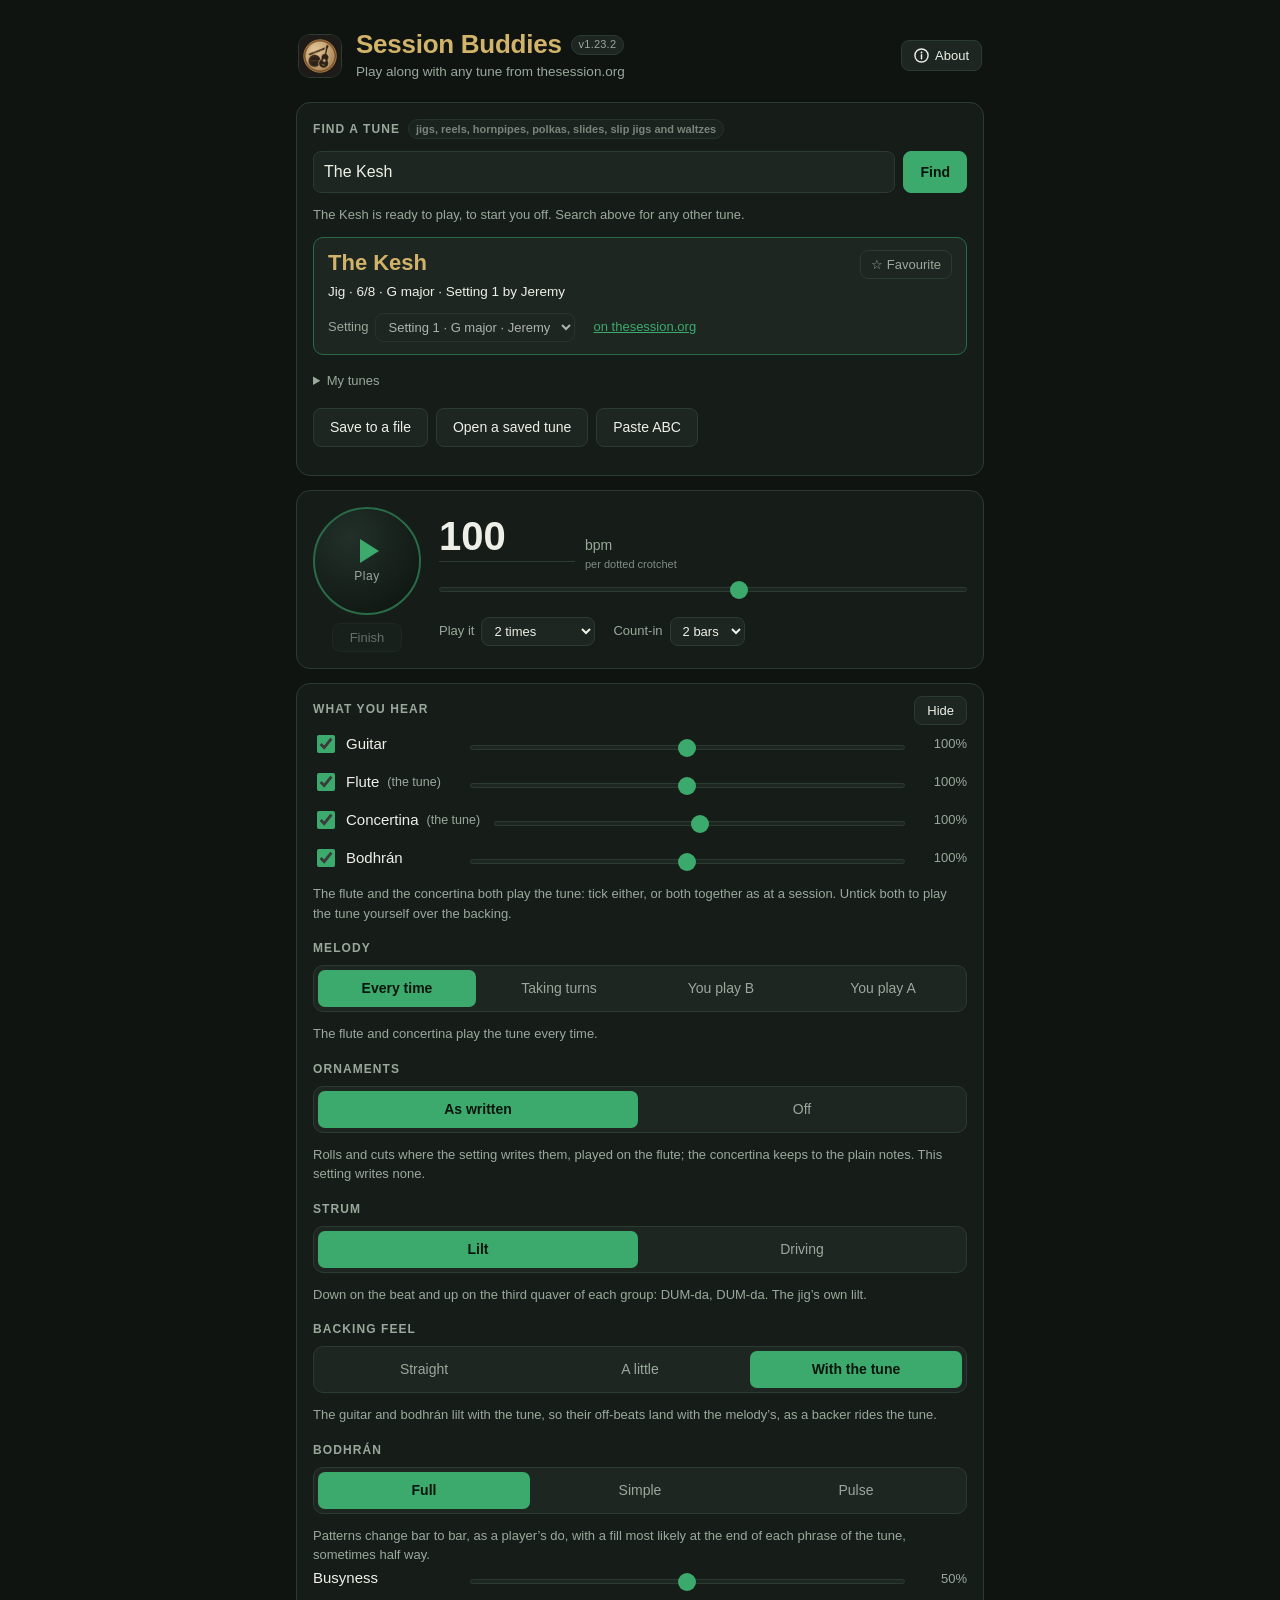
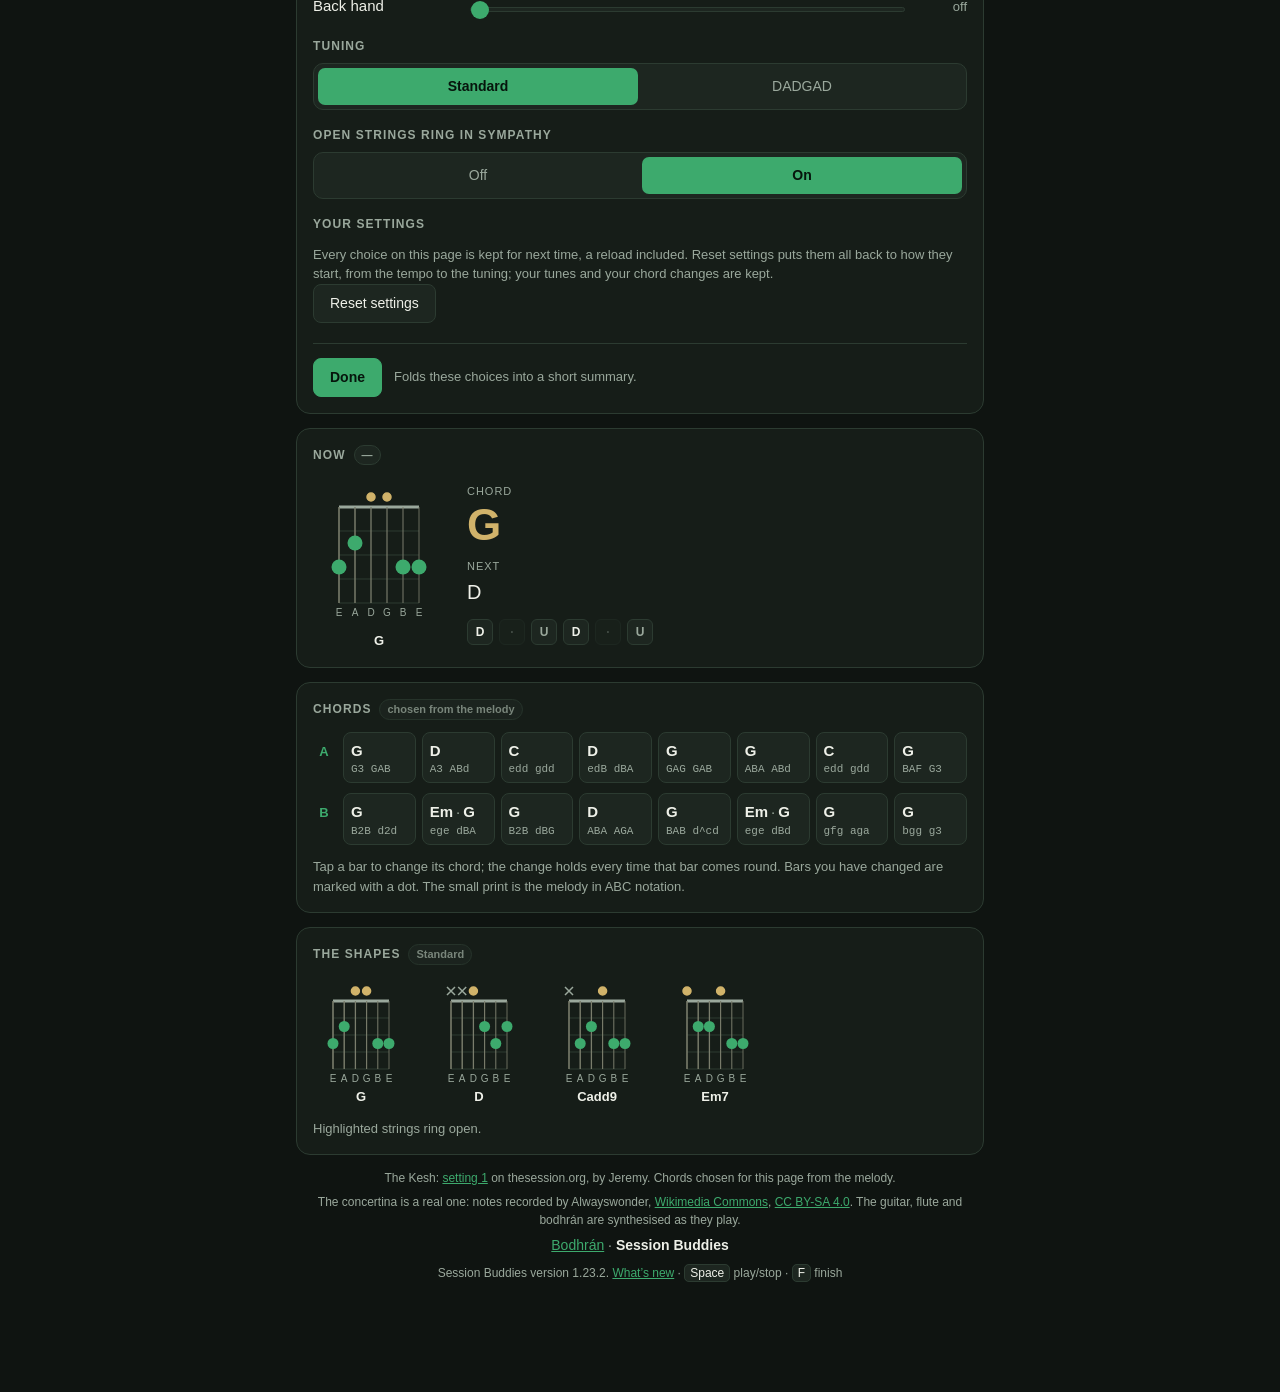
==== commit dd119c21: "Session Buddies 1.23.2: standard tuning to begin with At the user's request the guitar starts in sta" ====
--- a/buddies/index.html
+++ b/buddies/index.html
@@ -250,8 +250,8 @@
     </div>
     <h3 class="sub-h">Tuning</h3>
     <div id="tunings" class="modes" role="radiogroup" aria-label="Guitar tuning">
-      <button class="mode" type="button" role="radio" data-tuning="standard" aria-checked="false">Standard</button>
-      <button class="mode" type="button" role="radio" data-tuning="dadgad" aria-checked="true">DADGAD</button>
+      <button class="mode" type="button" role="radio" data-tuning="standard" aria-checked="true">Standard</button>
+      <button class="mode" type="button" role="radio" data-tuning="dadgad" aria-checked="false">DADGAD</button>
     </div>
     <h3 class="sub-h">Open strings ring in sympathy</h3>
     <div id="sympathy" class="modes" role="radiogroup" aria-label="Sympathetic ringing">
@@ -301,7 +301,7 @@
 
   <!-- Shapes -->
   <section class="panel">
-    <h2>The shapes <span id="shapes-tuning" class="tag muted">DADGAD</span></h2>
+    <h2>The shapes <span id="shapes-tuning" class="tag muted">Standard</span></h2>
     <div id="shapes" class="shapes"></div>
     <p class="blurb">Highlighted strings ring open.</p>
   </section>
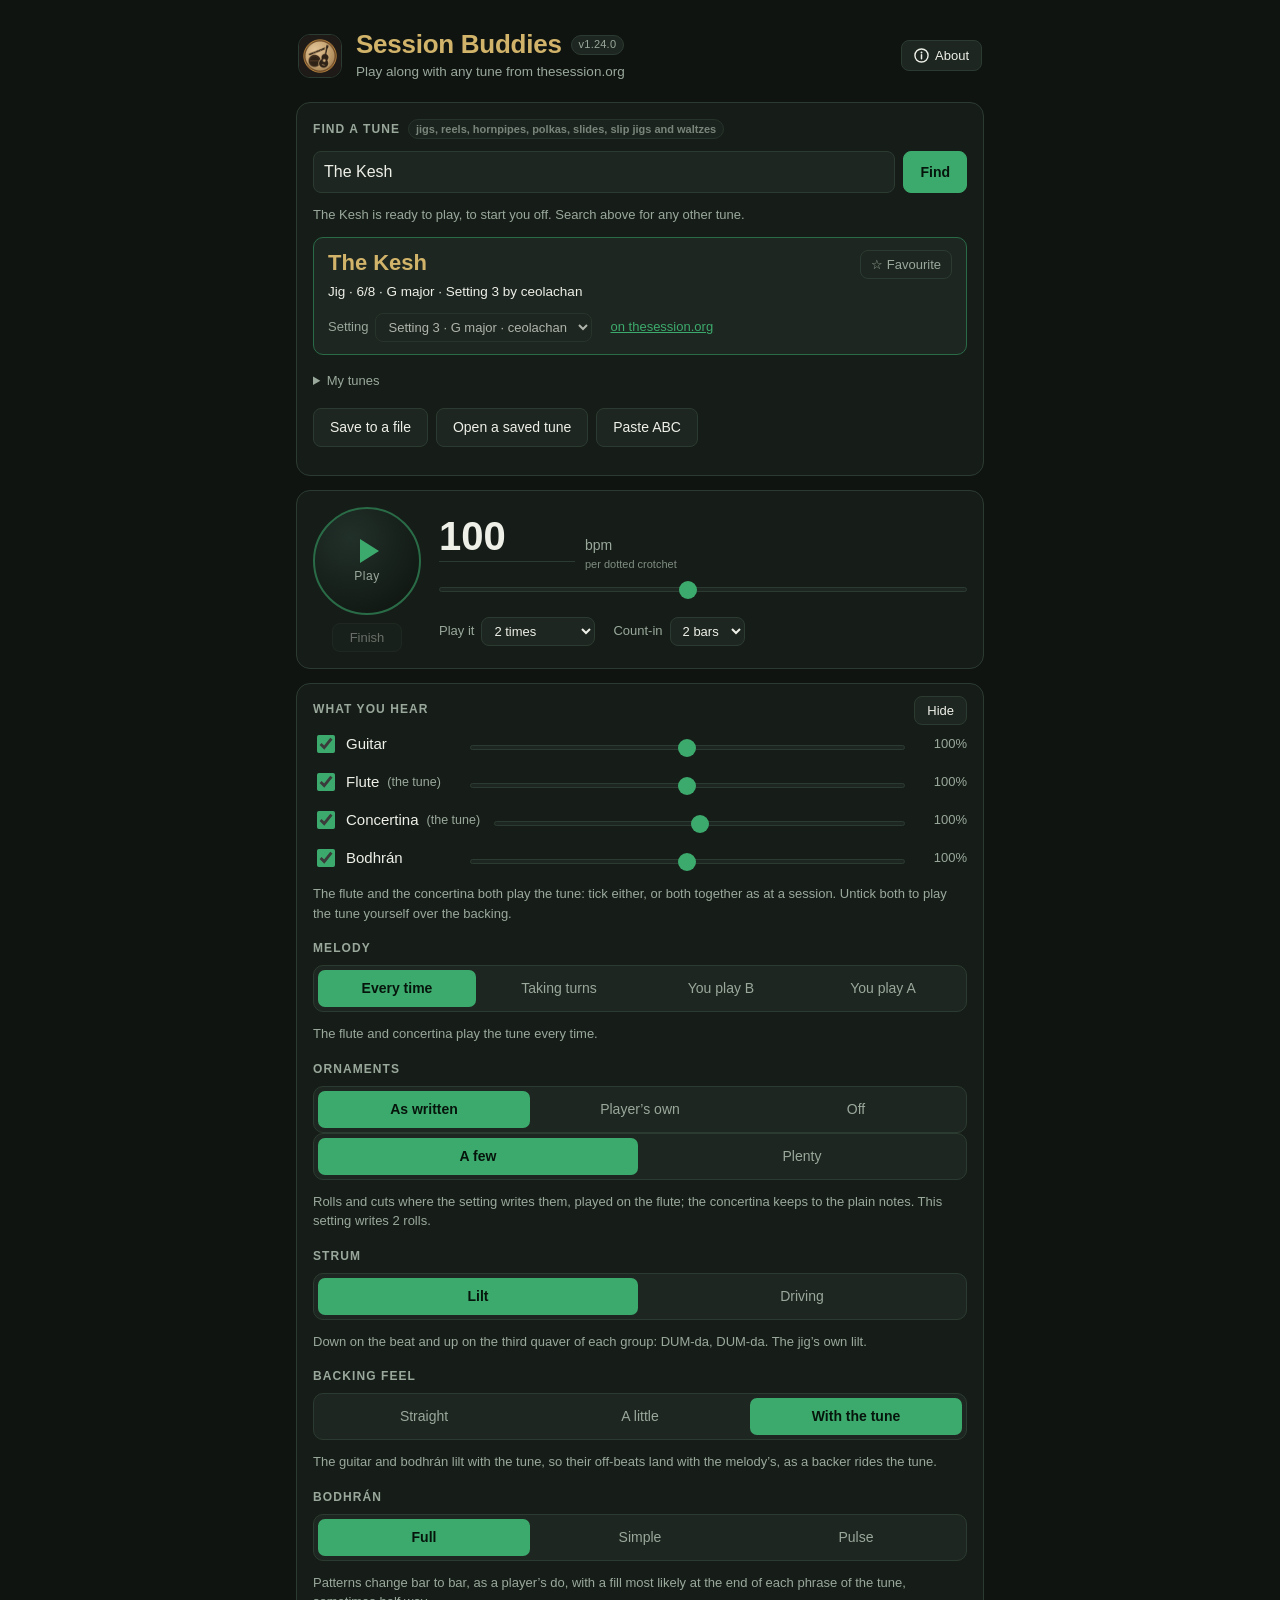
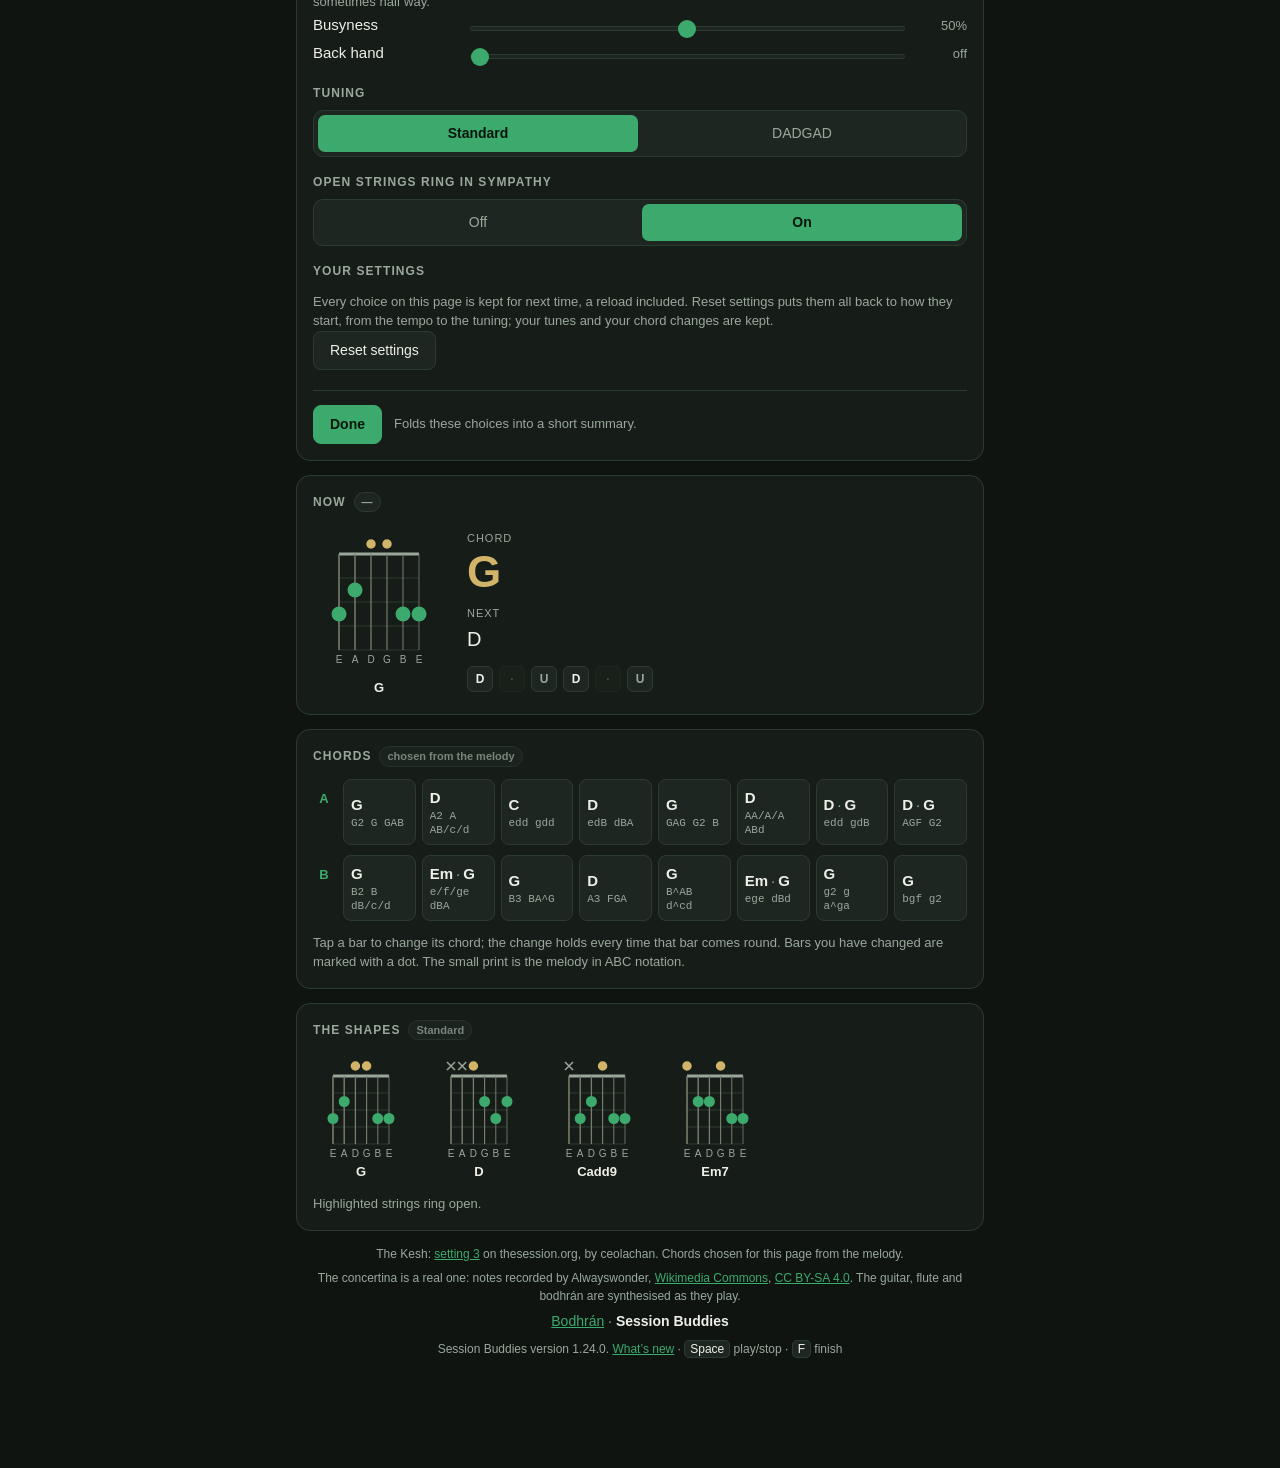
==== commit 79eb8e6b: "Session Buddies 1.24.0: Player's own ornaments on the flute Asked for by a flute player: Ornaments g" ====
--- a/buddies/index.html
+++ b/buddies/index.html
@@ -197,7 +197,13 @@
     <h3 class="sub-h">Ornaments</h3>
     <div id="ornaments" class="modes" role="radiogroup" aria-label="Ornaments">
       <button class="mode" type="button" role="radio" data-orn="written" aria-checked="true">As written</button>
+      <button class="mode" type="button" role="radio" data-orn="player" aria-checked="false">Player’s own</button>
       <button class="mode" type="button" role="radio" data-orn="off" aria-checked="false">Off</button>
+    </div>
+    <!-- Only with Player's own: how many it adds. -->
+    <div id="orn-amount" class="modes" role="radiogroup" aria-label="How many ornaments the flute adds" hidden>
+      <button class="mode" type="button" role="radio" data-amount="light" aria-checked="true">A few</button>
+      <button class="mode" type="button" role="radio" data-amount="plenty" aria-checked="false">Plenty</button>
     </div>
     <p id="ornaments-desc" class="blurb"></p>
     <h3 class="sub-h">Strum</h3>
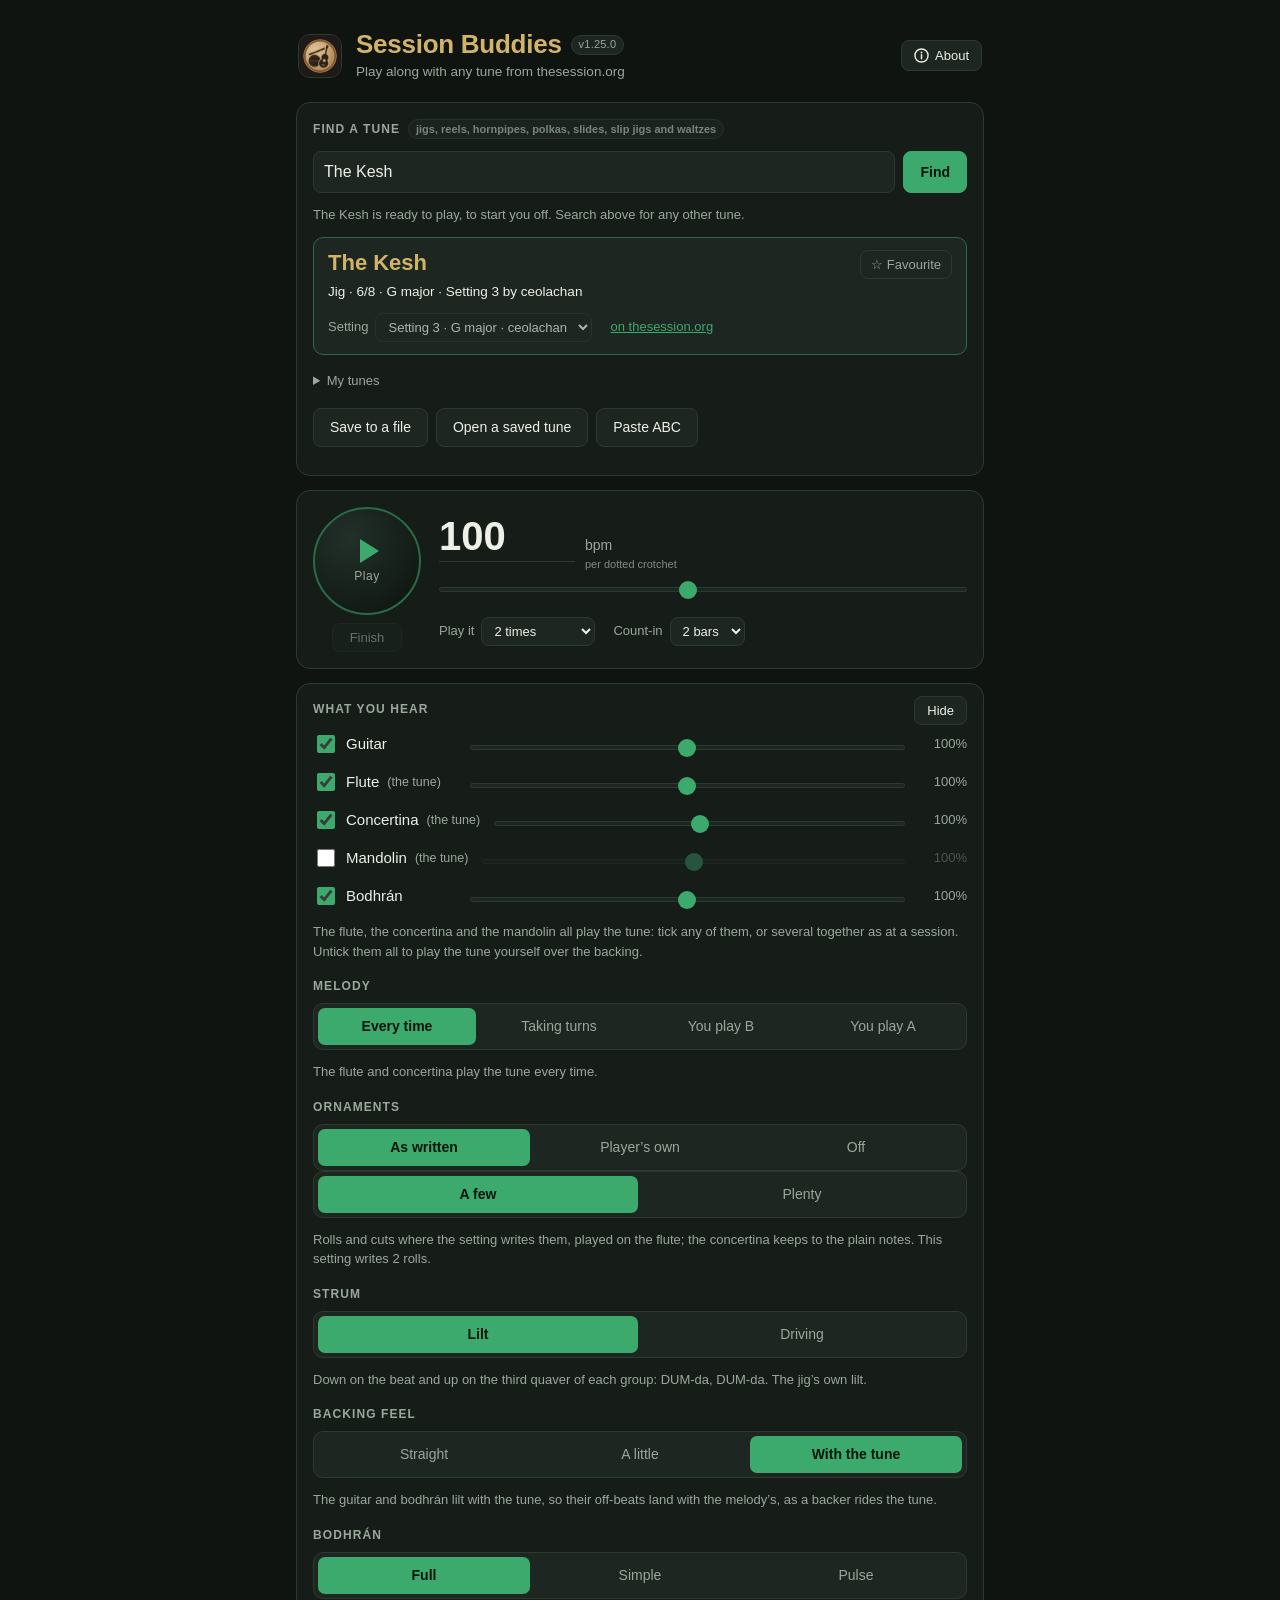
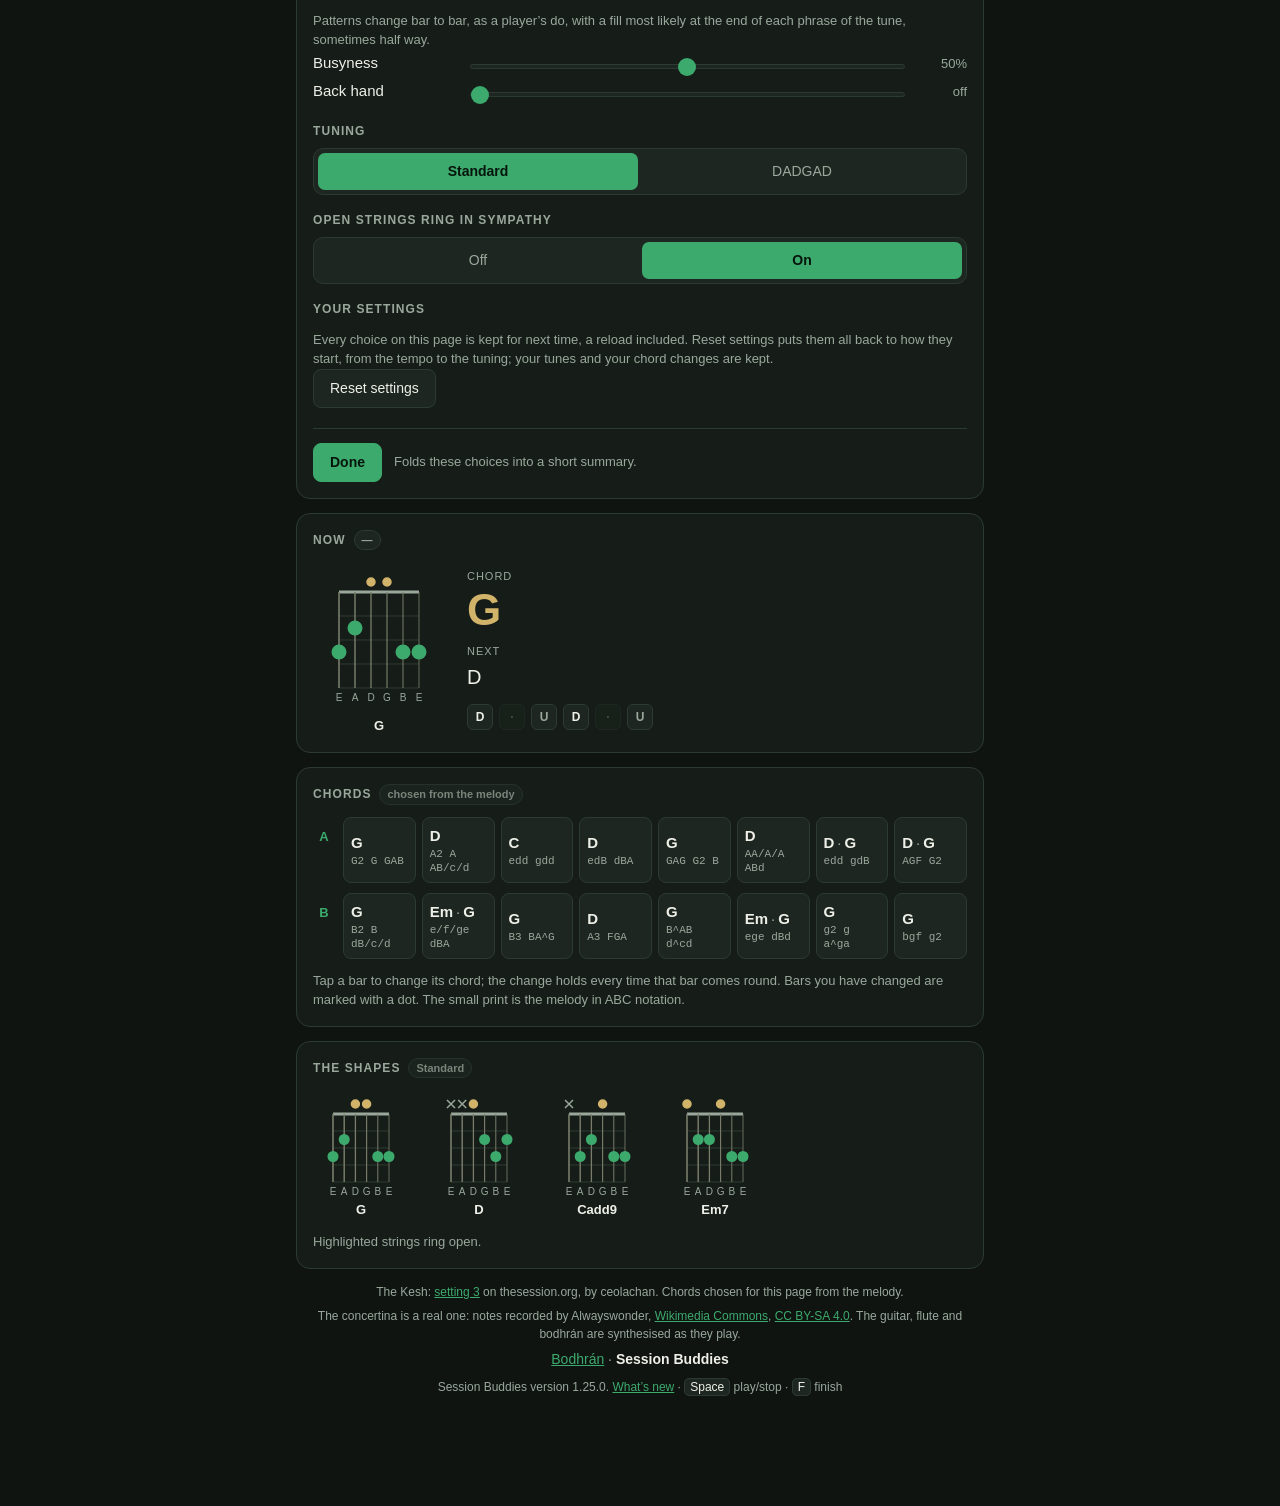
==== commit e88eb06d: "Session Buddies 1.25.0: a mandolin Asked for by a mandolin player: a mandolin in What you hear, off " ====
--- a/buddies/index.html
+++ b/buddies/index.html
@@ -172,14 +172,20 @@
         <output id="vol-concertina-out" for="vol-concertina">100%</output>
       </div>
       <div class="voice">
+        <label class="toggle"><input id="on-mandolin" type="checkbox"> Mandolin <small>(the tune)</small></label>
+        <input id="vol-mandolin" type="range" min="0" max="2" step="0.05" value="1" aria-label="Mandolin volume">
+        <output id="vol-mandolin-out" for="vol-mandolin">100%</output>
+      </div>
+      <div class="voice">
         <label class="toggle"><input id="on-drum" type="checkbox" checked> Bodhrán</label>
         <input id="vol-drum" type="range" min="0" max="2" step="0.05" value="1" aria-label="Bodhrán volume">
         <output id="vol-drum-out" for="vol-drum">100%</output>
       </div>
     </div>
     <p id="concertina-note" class="blurb warn" role="status" hidden></p>
-    <p class="blurb">The flute and the concertina both play the tune: tick either, or both
-    together as at a session. Untick both to play the tune yourself over the backing.</p>
+    <p class="blurb">The flute, the concertina and the mandolin all play the tune: tick any of
+    them, or several together as at a session. Untick them all to play the tune yourself over
+    the backing.</p>
     <h3 class="sub-h">Melody</h3>
     <div id="melody-mode" class="modes" role="radiogroup" aria-label="When the melody plays">
       <button class="mode" type="button" role="radio" data-melody="every" aria-checked="true">Every time</button>
@@ -333,8 +339,8 @@
   <div class="about-body">
     <p class="lede">A session in your pocket. Name a tune and it is fetched from
     thesession.org and given a guitar and bodhr&aacute;n backing. The flute plays the
-    melody, and the concertina can join it or play it alone. Turn both off to play
-    the tune yourself.</p>
+    melody, and the concertina and the mandolin can join it or play it alone. Turn
+    them all off to play the tune yourself.</p>
 
     <h3>Getting going</h3>
     <ol>
@@ -387,6 +393,7 @@
 <script src="shapes.js"></script>
 <script src="flute.js"></script>
 <script src="concertina.js"></script>
+<script src="mandolin.js"></script>
 <script src="buddies.js"></script>
 </body>
 </html>
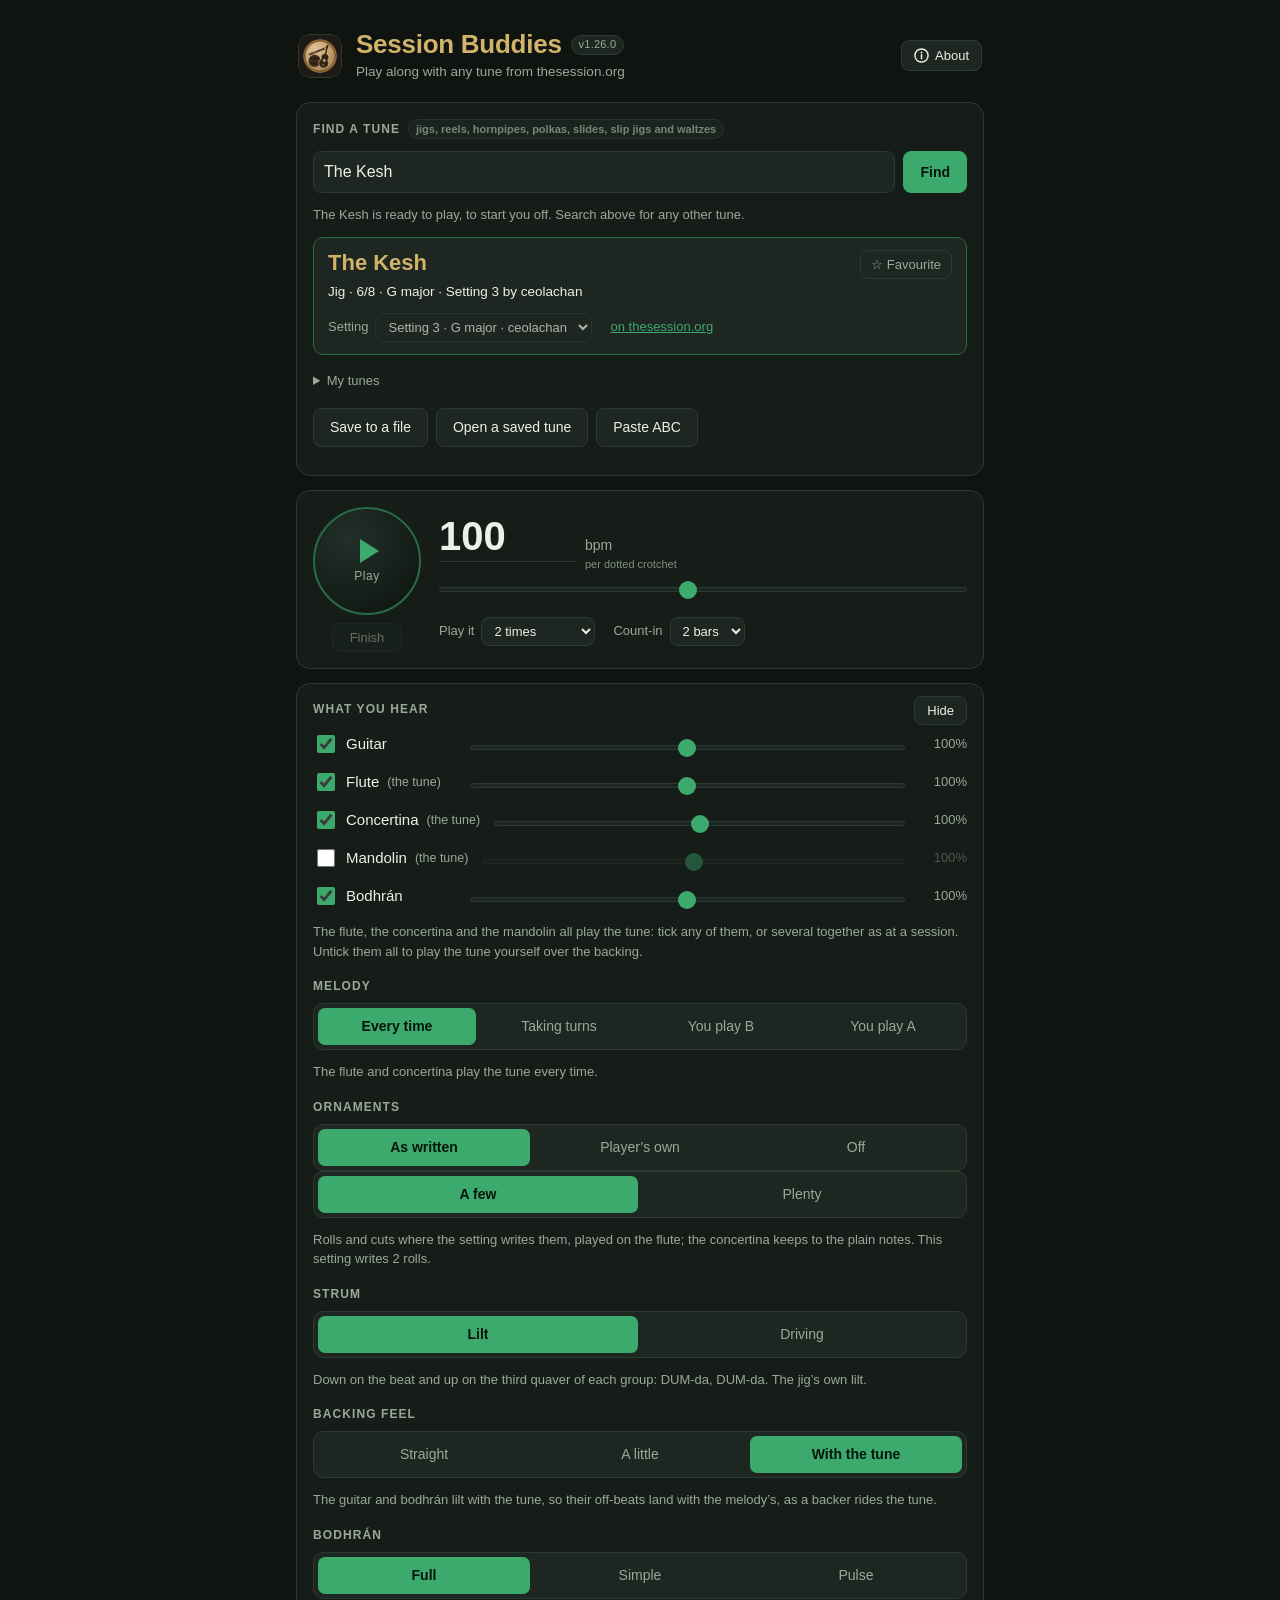
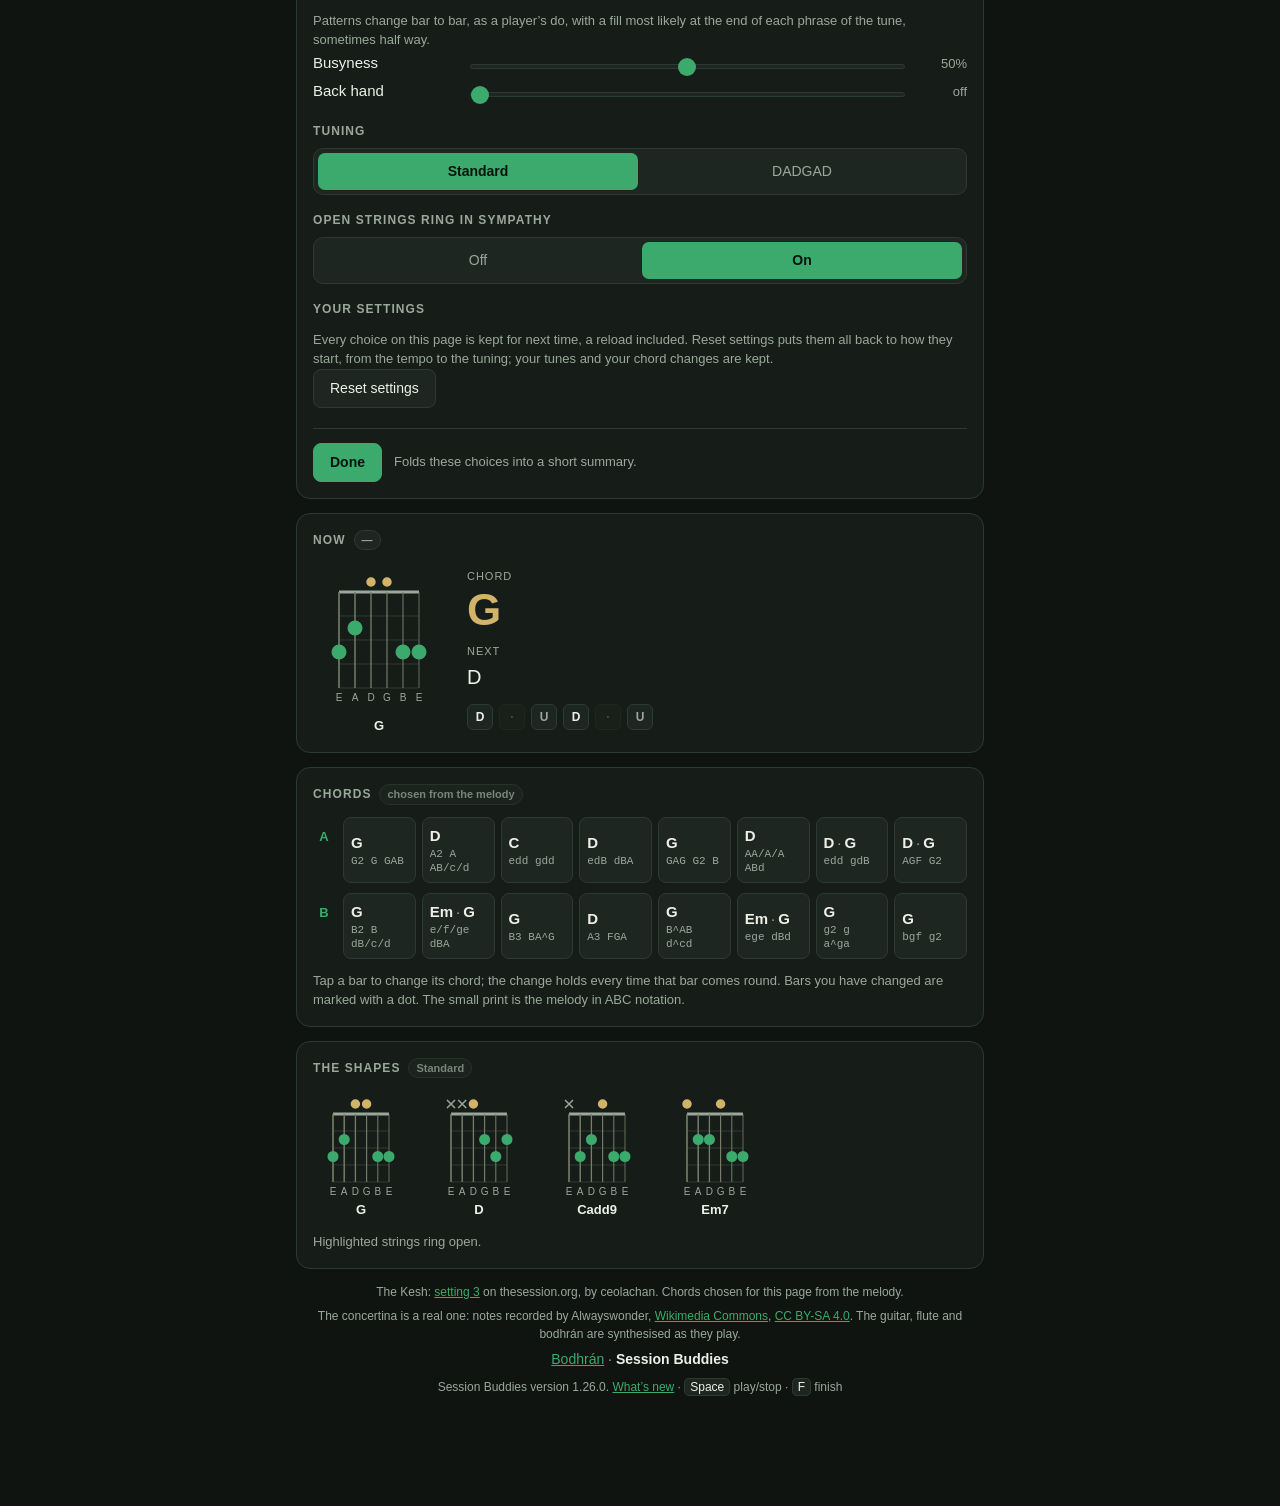
==== commit a24a8d51: "Session Buddies 1.26.0: its own address sessionbuddies.shedworks.app now opens Session Buddies: a sm" ====
--- a/buddies/index.html
+++ b/buddies/index.html
@@ -324,7 +324,7 @@
     <a href="https://commons.wikimedia.org/wiki/File:Demonstration_of_the_note_range_of_an_Anglo_Concertina.webm" target="_blank" rel="noopener">Wikimedia Commons</a>,
     <a href="https://creativecommons.org/licenses/by-sa/4.0/" target="_blank" rel="noopener">CC BY-SA 4.0</a>.
     The guitar, flute and bodhrán are synthesised as they play.</p>
-    <nav class="apps" aria-label="Switch app"><a href="../">Bodhrán</a> · <b aria-current="page">Session Buddies</b></nav>
+    <nav class="apps" aria-label="Switch app"><a id="app-bodhran" href="../">Bodhrán</a> · <b aria-current="page">Session Buddies</b></nav>
     <p><span id="foot-version"></span> <a href="../release-notes/#buddies">What’s new</a> · <b>Space</b> play/stop · <b>F</b> finish</p>
   </footer>
 
--- a/buddies/buddies.css
+++ b/buddies/buddies.css
@@ -56,7 +56,10 @@
 .chosen-facts { margin-top: 3px; font-size: 13.5px; color: var(--text); }
 .chosen .setting-row { margin-top: 10px; }
 .setting-row { margin-top: 12px; }
-.setting-row select { max-width: 100%; }
+/* A select is as wide as its longest choice; let the label and the box
+   shrink to the card so a long setting name cannot widen the page. */
+.setting-row label.inline { flex: 0 1 auto; min-width: 0; max-width: 100%; }
+.setting-row select { flex: 1 1 auto; min-width: 0; max-width: 100%; }
 .setting-link { font-size: 13px; color: var(--accent); }
 .warn { color: var(--accent); }
 .file-row { display: flex; flex-wrap: wrap; gap: 8px; margin-top: 14px; }
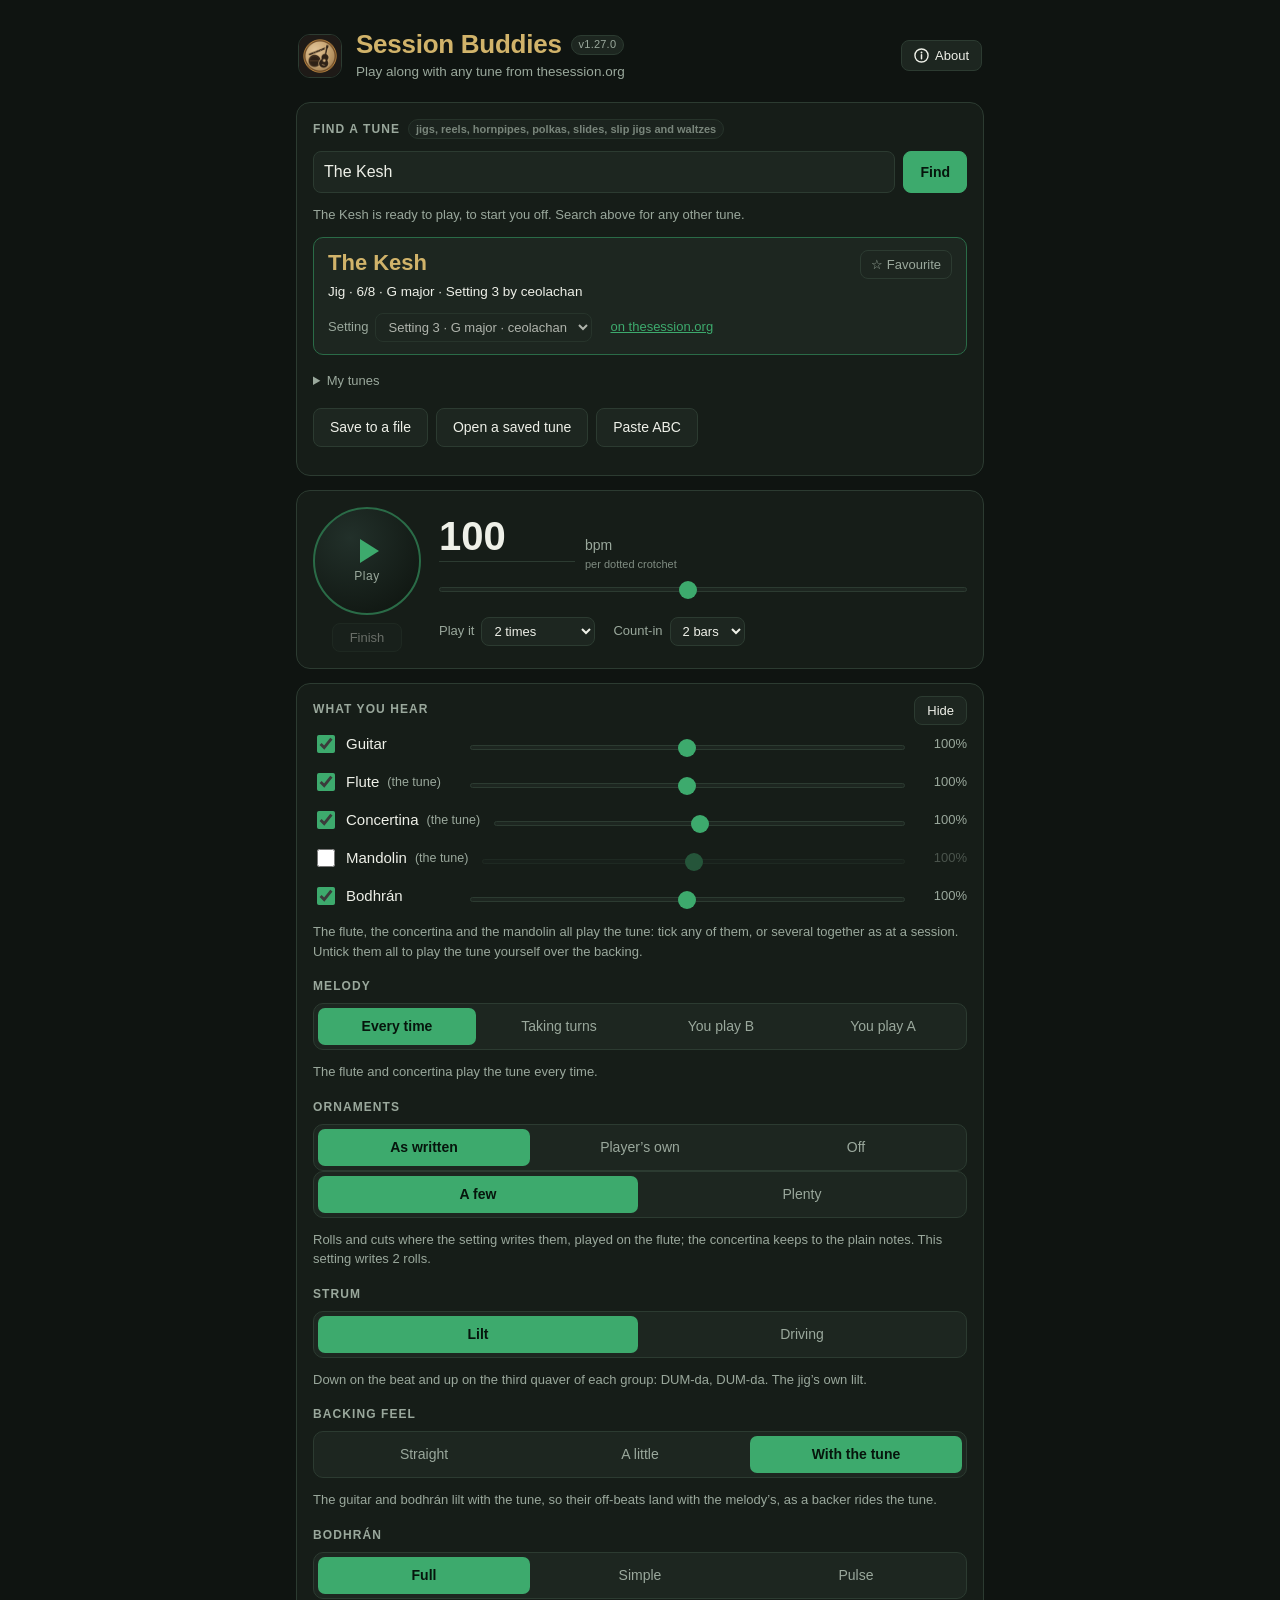
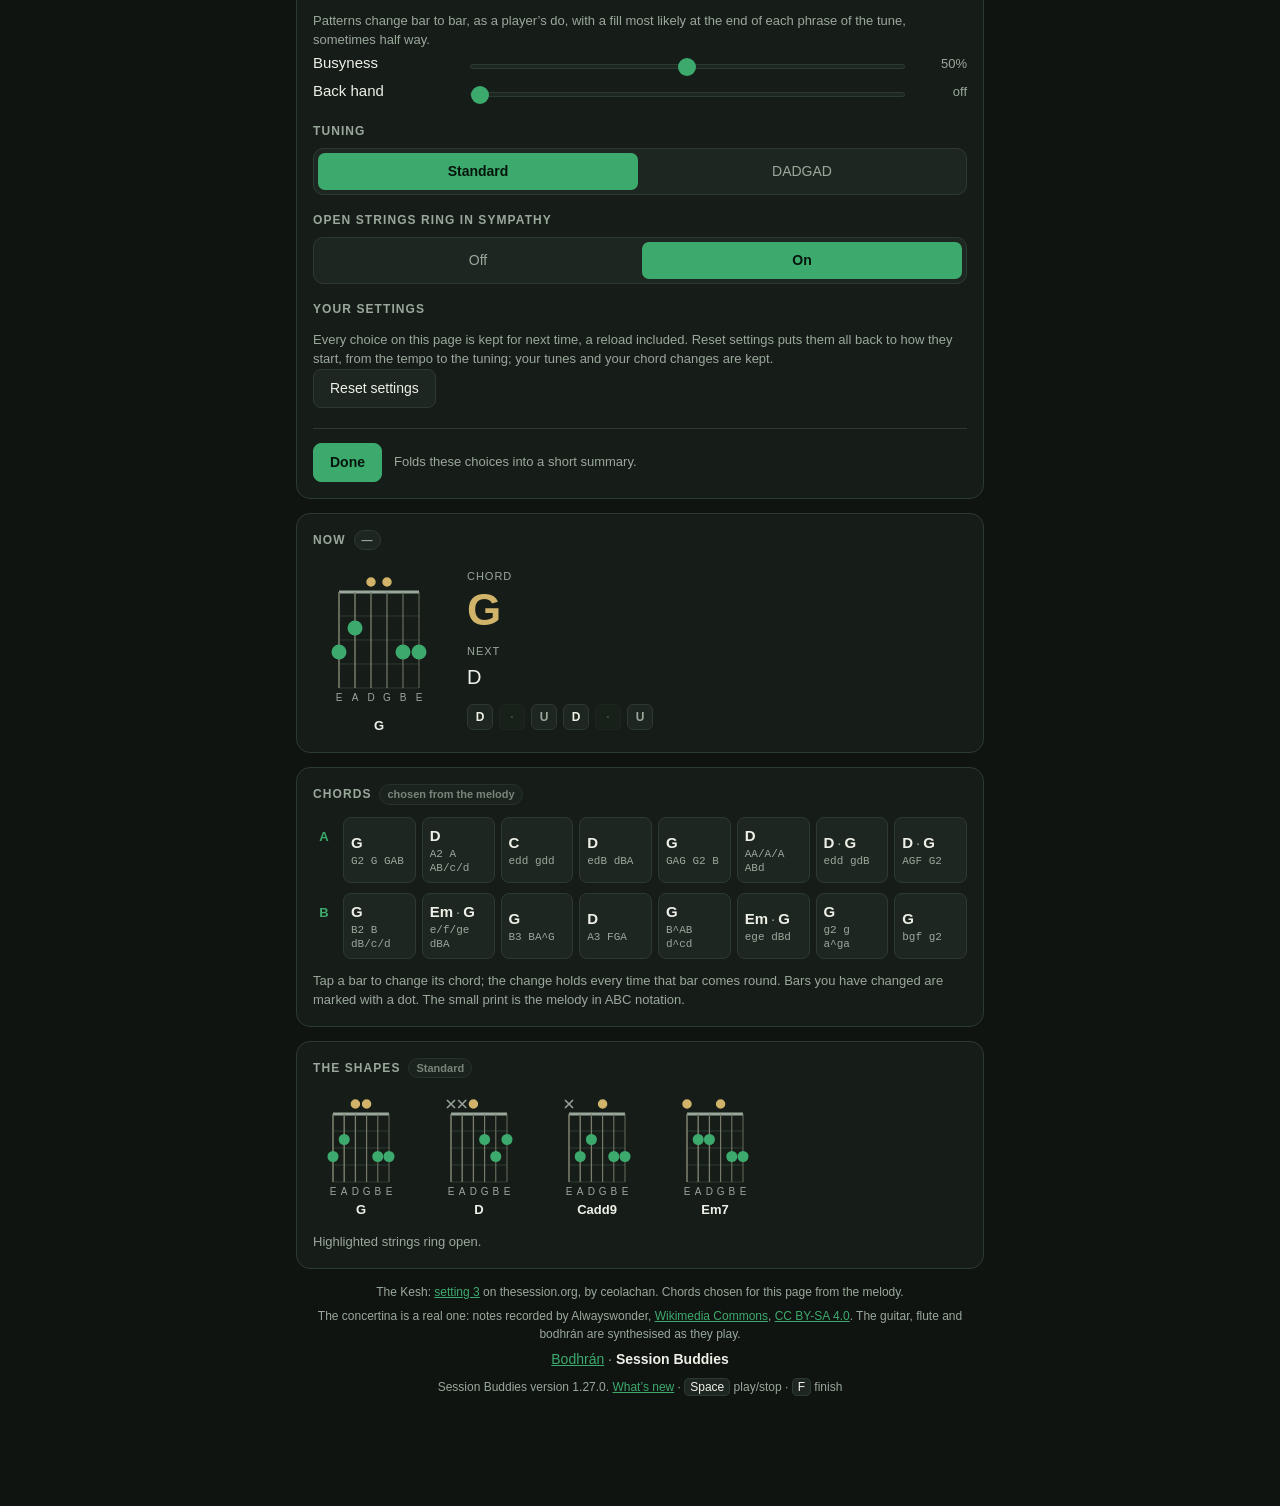
==== commit 14f2b46e: "Session Buddies 1.27.0: the address stays plain On sessionbuddies.shedworks.app and sessionbuddies.c" ====
--- a/buddies/index.html
+++ b/buddies/index.html
@@ -6,11 +6,14 @@
 <meta name="theme-color" content="#0f1411">
 <meta name="description" content="Find a tune on thesession.org and play along with a guitar and bodhrán backing built for it, the melody on flute and concertina.">
 <title>Session Buddies</title>
-<link rel="icon" href="icons/icon-192.png" sizes="192x192" type="image/png">
-<link rel="apple-touch-icon" href="icons/apple-touch-icon.png">
-<link rel="stylesheet" href="../css/app.css">
-<link rel="stylesheet" href="../guitar/guitar.css">
-<link rel="stylesheet" href="buddies.css">
+<!-- Every link on this page starts from the site's root (/buddies/..., /css/...),
+     never from the page's own folder: on Session Buddies' own addresses this
+     page is served at / (worker/index.js, since 1.27.0), elsewhere at /buddies/. -->
+<link rel="icon" href="/buddies/icons/icon-192.png" sizes="192x192" type="image/png">
+<link rel="apple-touch-icon" href="/buddies/icons/apple-touch-icon.png">
+<link rel="stylesheet" href="/css/app.css">
+<link rel="stylesheet" href="/guitar/guitar.css">
+<link rel="stylesheet" href="/buddies/buddies.css">
 </head>
 <body>
 
@@ -20,7 +23,7 @@
        them, About on the right. Until 1.21.0 a paragraph of explanation sat
        here; it is in About now. -->
   <header class="head">
-    <img class="logo" src="icons/icon-192.png" alt="" width="44" height="44">
+    <img class="logo" src="/buddies/icons/icon-192.png" alt="" width="44" height="44">
     <div class="brand">
       <h1>Session Buddies <span id="buddies-version" class="version"></span></h1>
       <p class="sub">Play along with any tune from thesession.org</p>
@@ -324,8 +327,8 @@
     <a href="https://commons.wikimedia.org/wiki/File:Demonstration_of_the_note_range_of_an_Anglo_Concertina.webm" target="_blank" rel="noopener">Wikimedia Commons</a>,
     <a href="https://creativecommons.org/licenses/by-sa/4.0/" target="_blank" rel="noopener">CC BY-SA 4.0</a>.
     The guitar, flute and bodhrán are synthesised as they play.</p>
-    <nav class="apps" aria-label="Switch app"><a id="app-bodhran" href="../">Bodhrán</a> · <b aria-current="page">Session Buddies</b></nav>
-    <p><span id="foot-version"></span> <a href="../release-notes/#buddies">What’s new</a> · <b>Space</b> play/stop · <b>F</b> finish</p>
+    <nav class="apps" aria-label="Switch app"><a id="app-bodhran" href="/">Bodhrán</a> · <b aria-current="page">Session Buddies</b></nav>
+    <p><span id="foot-version"></span> <a href="/release-notes/#buddies">What’s new</a> · <b>Space</b> play/stop · <b>F</b> finish</p>
   </footer>
 
 </main>
@@ -363,7 +366,7 @@
     <p class="keys"><b>Space</b> play/stop &middot; <b>F</b> finish</p>
 
     <p id="about-version" class="hint about-version"></p>
-    <p class="hint"><a href="../release-notes/#buddies">What&rsquo;s new</a> &mdash; the release
+    <p class="hint"><a href="/release-notes/#buddies">What&rsquo;s new</a> &mdash; the release
     notes, version by version.</p>
   </div>
 </dialog>
@@ -384,16 +387,16 @@
   </form>
 </dialog>
 
-<script src="../js/patterns.js"></script>
-<script src="../js/bodhran.js"></script>
-<script src="../js/wake.js"></script>
-<script src="../guitar/guitar.js"></script>
-<script src="abc.js"></script>
-<script src="harmony.js"></script>
-<script src="shapes.js"></script>
-<script src="flute.js"></script>
-<script src="concertina.js"></script>
-<script src="mandolin.js"></script>
-<script src="buddies.js"></script>
+<script src="/js/patterns.js"></script>
+<script src="/js/bodhran.js"></script>
+<script src="/js/wake.js"></script>
+<script src="/guitar/guitar.js"></script>
+<script src="/buddies/abc.js"></script>
+<script src="/buddies/harmony.js"></script>
+<script src="/buddies/shapes.js"></script>
+<script src="/buddies/flute.js"></script>
+<script src="/buddies/concertina.js"></script>
+<script src="/buddies/mandolin.js"></script>
+<script src="/buddies/buddies.js"></script>
 </body>
 </html>
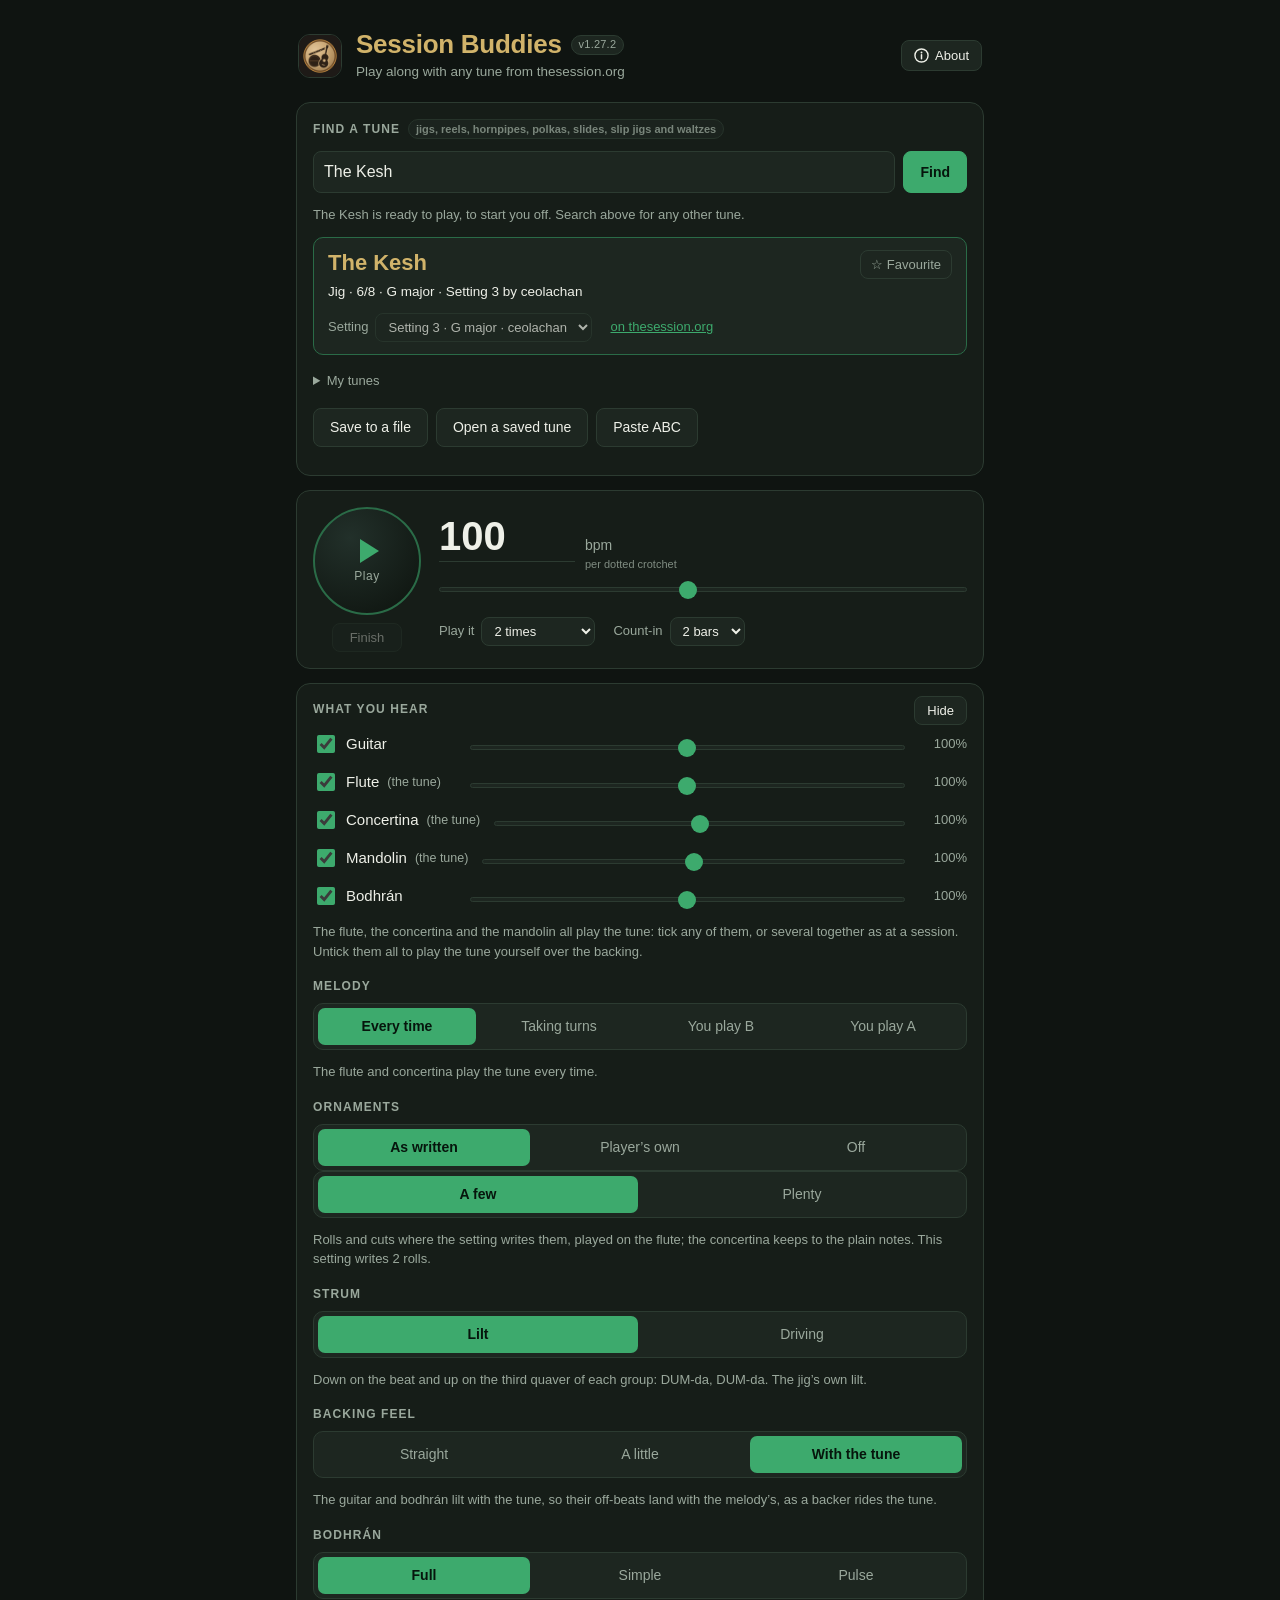
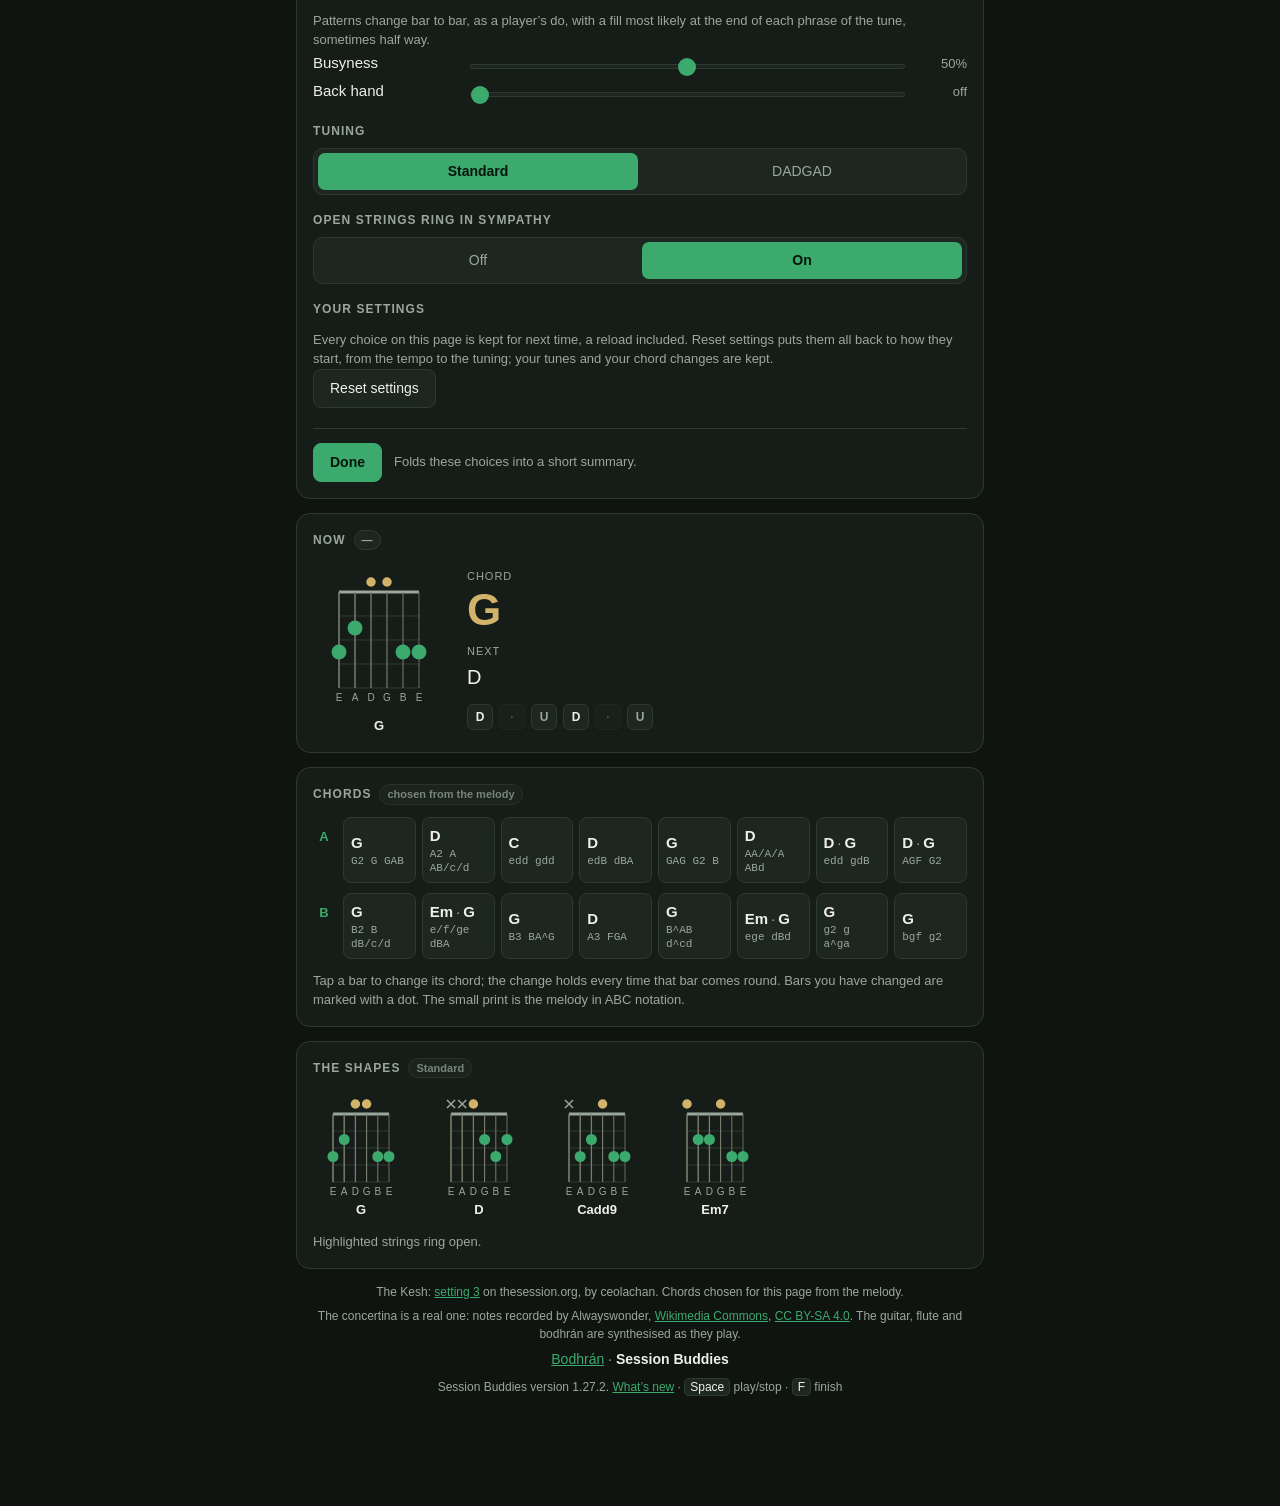
==== commit cfc27bcb: "Session Buddies 1.27.2: the mandolin plays on a first visit A first visit has the whole band ticked:" ====
--- a/buddies/index.html
+++ b/buddies/index.html
@@ -175,7 +175,7 @@
         <output id="vol-concertina-out" for="vol-concertina">100%</output>
       </div>
       <div class="voice">
-        <label class="toggle"><input id="on-mandolin" type="checkbox"> Mandolin <small>(the tune)</small></label>
+        <label class="toggle"><input id="on-mandolin" type="checkbox" checked> Mandolin <small>(the tune)</small></label>
         <input id="vol-mandolin" type="range" min="0" max="2" step="0.05" value="1" aria-label="Mandolin volume">
         <output id="vol-mandolin-out" for="vol-mandolin">100%</output>
       </div>
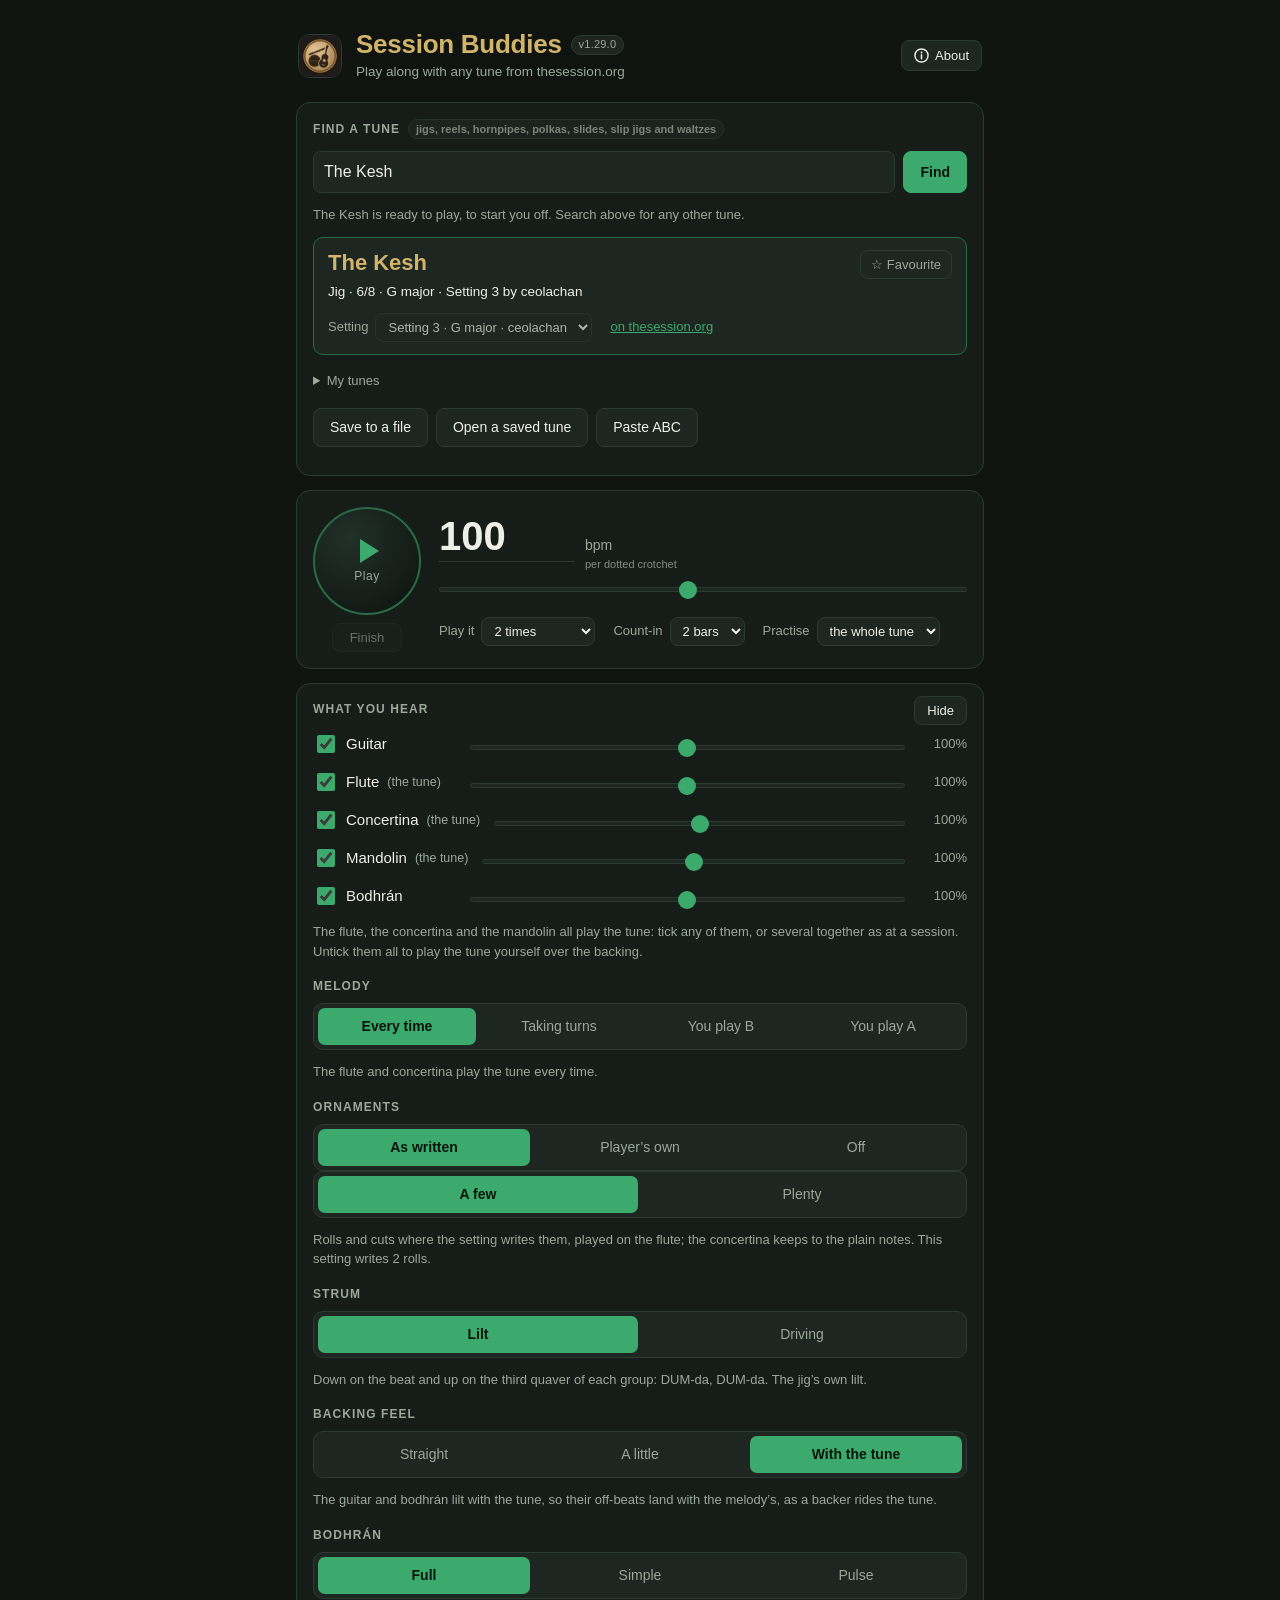
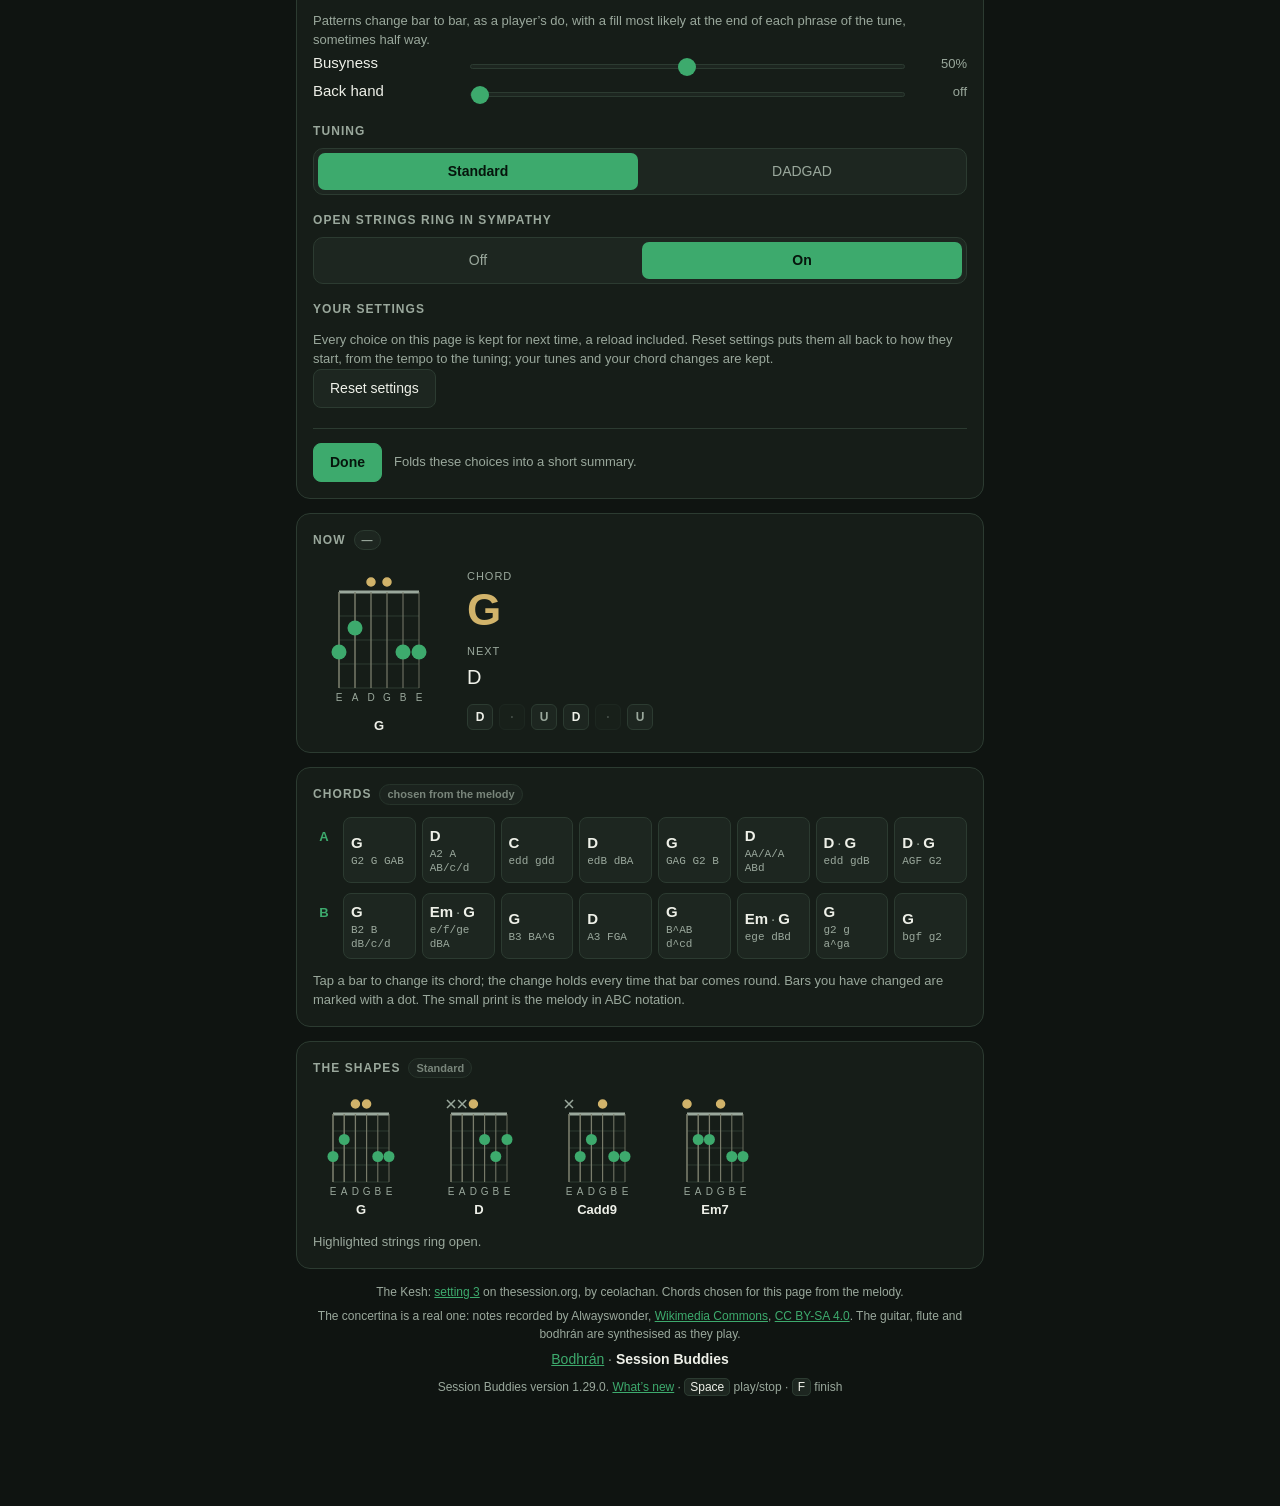
==== commit dd2922ee: "Session Buddies 1.29.0: practise one part Practise (beside Play it, Count-in): the whole tune, or on" ====
--- a/buddies/index.html
+++ b/buddies/index.html
@@ -140,6 +140,10 @@
             <option value="4">4 bars</option>
           </select>
         </label>
+        <!-- Practise one part round and round (since 1.29.0); hidden for a one-part tune. -->
+        <label class="inline" id="practise-box" hidden>Practise
+          <select id="practise"><option value="all">the whole tune</option></select>
+        </label>
       </div>
     </div>
   </section>
--- a/buddies/buddies.css
+++ b/buddies/buddies.css
@@ -131,3 +131,8 @@
 }
 .paste-box textarea:focus { outline: none; border-color: var(--accent-dim); }
 @media (max-width: 480px) { .paste-box textarea { font-size: 16px; } }
+
+/* Practising one part (1.29.0): the other parts' rows faded on the chart,
+ * still there to tap and change a chord. */
+.chart .part.resting { opacity: 0.4; }
+.chart .part.practising .part-name { color: var(--text); }
